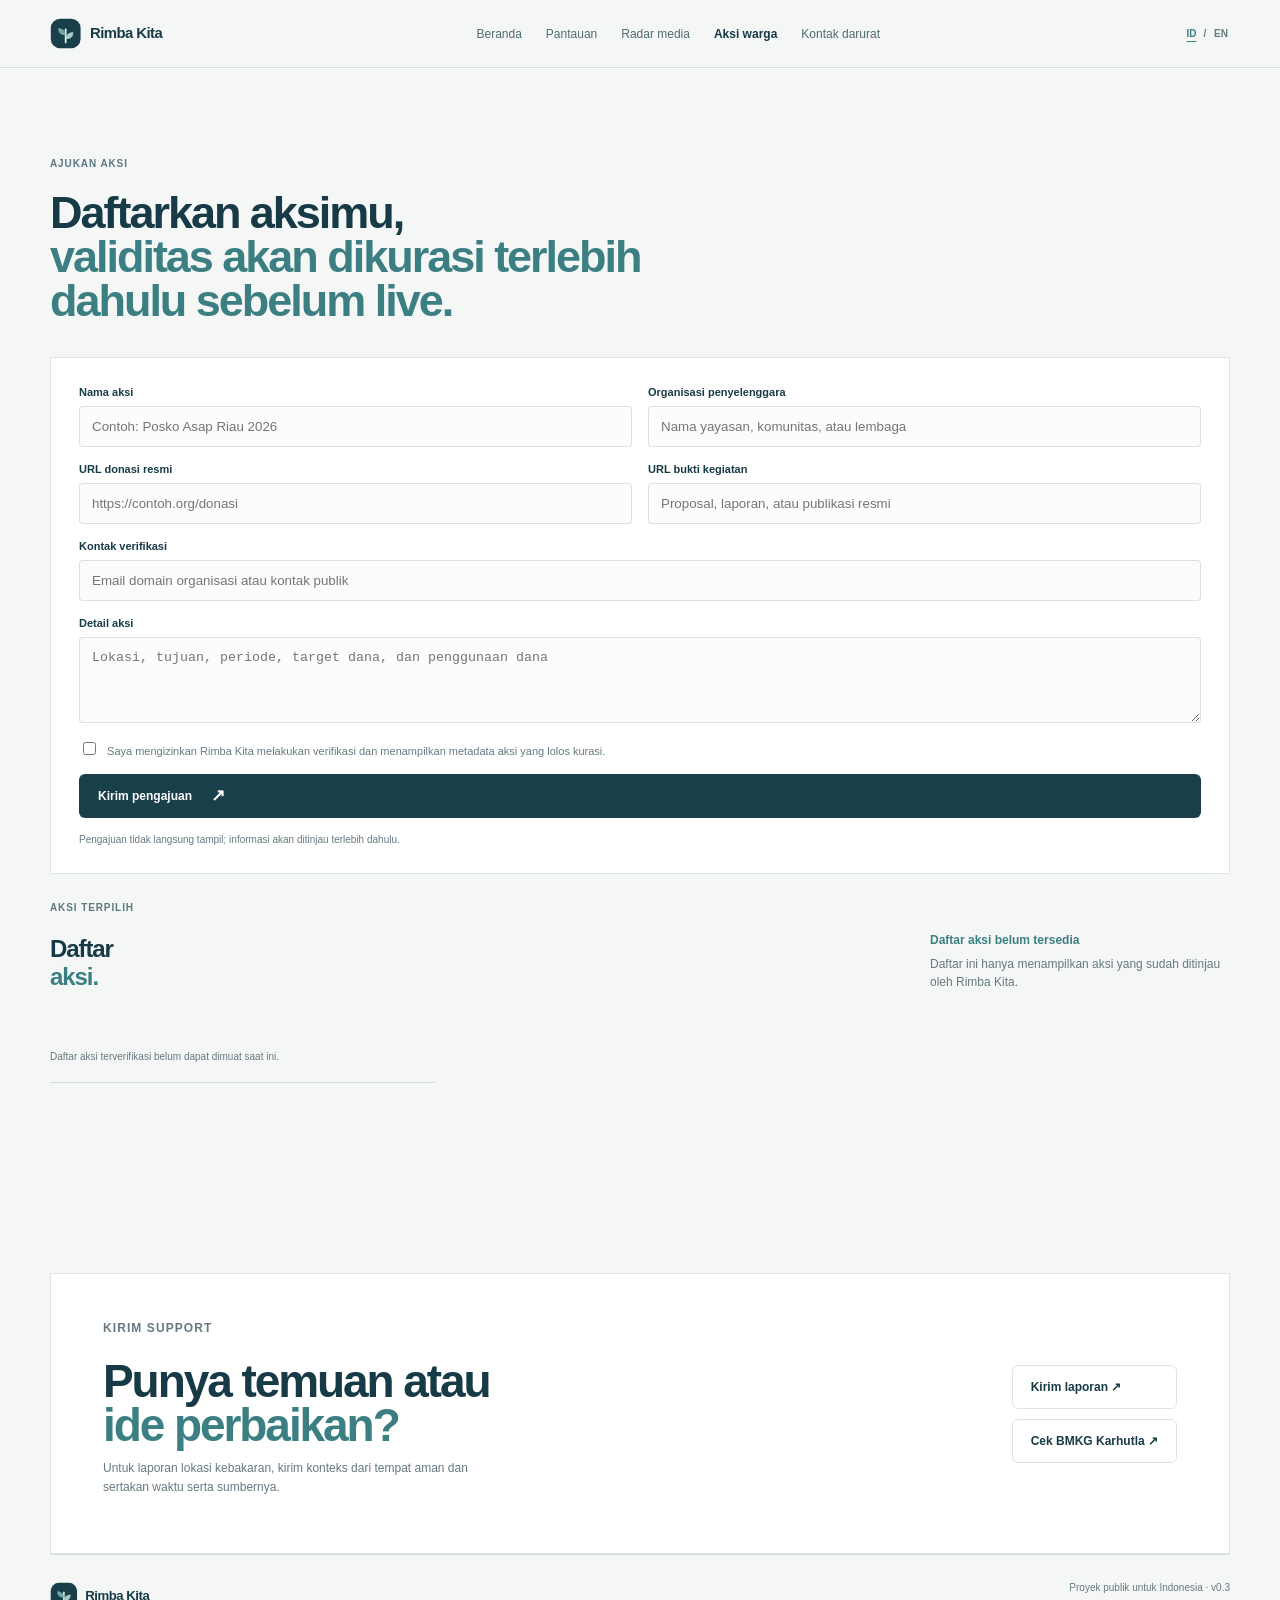
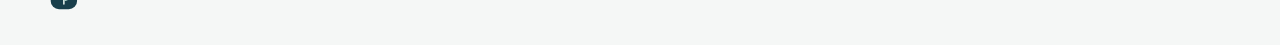
==== aksi.html @ 99f2db0c "Normalize news source domains" ====
<!doctype html><html lang="id"><head><meta charset="UTF-8" /><meta name="viewport" content="width=device-width, initial-scale=1.0" /><title>Aksi Warga — Rimba Kita</title><link rel="preconnect" href="https://fonts.googleapis.com" /><link rel="preconnect" href="https://fonts.gstatic.com" crossorigin /><link href="https://fonts.googleapis.com/css2?family=DM+Sans:wght@400;500;600;700&family=Space+Grotesk:wght@500;600;700&display=swap" rel="stylesheet" /><link rel="icon" href="assets/favicon.svg" type="image/svg+xml" /><link rel="stylesheet" href="styles.css" /></head><body><div class="noise"></div><header class="site-header"><a class="brand" href="index.html"><img class="brand-logo" src="assets/rimba-kita-logo.svg" alt="Rimba Kita" /></a><nav aria-label="Navigasi utama"><a href="index.html">Beranda</a><a href="pantauan.html">Pantauan</a><a href="udara.html">Kualitas udara</a><a href="berita.html">Radar media</a><a class="active" href="aksi.html">Aksi warga</a></nav><a class="header-button" href="#submit-aksi">Ajukan aksi</a></header><main><section class="page-intro shell"><p class="eyebrow">03 / AKSI WARGA</p><h1>Informasi adalah<br /><em>pertolongan pertama.</em></h1><p>Kita bisa membantu tanpa menambah risiko: lindungi diri, kirim laporan yang berguna, dan dukung kanal resmi.</p></section><section class="action-section shell action-page"><div class="action-panel"><div><p class="eyebrow">LANGKAH AMAN</p><h2>Mulai dari<br /><em>yang dekat.</em></h2><p class="action-intro">Jangan mendekati api atau asap untuk mengambil gambar. Keselamatan warga dan petugas adalah prioritas.</p></div><div class="action-list"><div class="action-item"><span>01</span><div><strong>Kurangi paparan asap</strong><p>Tutup jendela, gunakan masker yang sesuai, dan batasi aktivitas luar ruang saat udara memburuk.</p></div></div><div class="action-item"><span>02</span><div><strong>Laporkan dengan konteks</strong><p>Sertakan lokasi, waktu, foto dari tempat aman, dan jangan menyebarkan kabar tanpa sumber.</p></div></div><div class="action-item"><span>03</span><div><strong>Dukung respons lokal</strong><p>Hubungi kanal pemerintah daerah atau lembaga resmi. Jangan mengirim bantuan ke rekening yang tidak terverifikasi.</p></div></div></div></div></section><section class="submit-section shell" id="submit-aksi"><div class="submit-heading"><div><p class="eyebrow">AJUKAN AKSI</p><h2>Bagikan aksi<br /><em>yang bisa dipercaya.</em></h2></div></div><form class="action-form" id="action-form"><label>Nama aksi<input name="name" required placeholder="Contoh: Posko Asap Riau 2026" /></label><label>Organisasi penyelenggara<input name="organization" required placeholder="Nama yayasan, komunitas, atau lembaga" /></label><label>URL donasi resmi<input name="donation" required type="url" placeholder="https://contoh.org/donasi" /></label><label>URL bukti kegiatan<input name="evidence" required type="url" placeholder="Proposal, laporan, atau publikasi resmi" /></label><label>Kontak verifikasi<input name="contact" required placeholder="Email domain organisasi atau kontak publik" /></label><label>Detail aksi<textarea name="details" required rows="4" placeholder="Lokasi, tujuan, periode, target dana, dan penggunaan dana"></textarea></label><label class="consent"><input name="consent" type="checkbox" required /> Saya mengizinkan Rimba Kita melakukan verifikasi dan menampilkan metadata aksi yang lolos kurasi.</label><button class="button button-primary" type="submit">Kirim pengajuan <span>↗</span></button><p class="form-note" id="form-note">Pengajuan tidak langsung tampil; informasi akan ditinjau terlebih dahulu.</p></form></section><section class="verified-actions-section shell" id="verified-actions"><div class="verified-actions-heading"><div><p class="eyebrow">AKSI TERPILIH</p><h2>Dukungan yang<br /><em>sudah dicek.</em></h2></div><div><p class="verified-actions-status" id="verified-actions-status">Memuat aksi terverifikasi…</p><p class="verified-actions-copy">Daftar ini hanya menampilkan aksi yang sudah ditinjau oleh Rimba Kita.</p></div></div><div class="verified-actions-grid" id="verified-actions-grid"></div></section><section class="report-section shell" id="lapor"><div class="report-card"><div><p class="eyebrow">KIRIM SUPPORT</p><h2>Punya temuan atau<br /><em>ide perbaikan?</em></h2><p>Untuk laporan lokasi kebakaran, kirim konteks dari tempat aman dan sertakan waktu serta sumbernya.</p></div><div class="report-actions"><a class="button button-outline" href="https://github.com/andrianaria/rimba-waspada/issues/new/choose" target="_blank" rel="noreferrer">Kirim laporan ↗</a><a class="button button-outline" href="https://www.bmkg.go.id/cuaca/karhutla" target="_blank" rel="noreferrer">Cek BMKG Karhutla ↗</a></div></div></section></main><footer class="site-footer shell"><span><img class="footer-logo" src="assets/rimba-kita-logo.svg" alt="Rimba Kita" /></span><span>Proyek publik untuk Indonesia · v0.3</span><a href="index.html">Kembali ke beranda</a></footer><script src="app.js?v=20261016-news-fix-2"></script></body></html>
---- styles.css ----
:root{--ink:#102b27;--deep:#071c1a;--cream:#f5f2e9;--paper:#fbfaf6;--orange:#f47a39;--red:#e95748;--teal:#2aa795;--blue:#4b86a8;--line:rgba(16,43,39,.15);--muted:#64716d}*{box-sizing:border-box}html{scroll-behavior:smooth}body{margin:0;background:var(--cream);color:var(--ink);font-family:'DM Sans',sans-serif}.noise{position:fixed;inset:0;pointer-events:none;opacity:.035;z-index:10;background-image:url("data:image/svg+xml,%3Csvg viewBox='0 0 180 180' xmlns='http://www.w3.org/2000/svg'%3E%3Cfilter id='n'%3E%3CfeTurbulence type='fractalNoise' baseFrequency='.9' numOctaves='4' stitchTiles='stitch'/%3E%3C/filter%3E%3Crect width='100%25' height='100%25' filter='url(%23n)' opacity='.7'/%3E%3C/svg%3E")}.shell{width:min(1180px,calc(100% - 64px));margin-inline:auto}.site-header{height:78px;padding:0 max(32px,calc((100vw - 1180px)/2));display:flex;align-items:center;justify-content:space-between;background:var(--cream);border-bottom:1px solid var(--line);position:sticky;top:0;z-index:9}.brand{font-family:'Space Grotesk',sans-serif;text-decoration:none;color:var(--ink);font-size:18px;letter-spacing:-.03em;display:flex;align-items:center;gap:9px}.brand-mark{color:var(--orange);font-size:25px}.brand strong{font-weight:700}.site-header nav{display:flex;gap:31px}.site-header nav a,.text-link{color:var(--ink);text-decoration:none;font-size:13px;font-weight:600}.header-button{color:var(--cream);text-decoration:none;background:var(--ink);padding:11px 18px;border-radius:100px;font-size:12px;font-weight:700}.hero{display:grid;grid-template-columns:1.06fr .94fr;min-height:554px;padding-top:72px;gap:50px;align-items:center}.eyebrow{font-size:10px;letter-spacing:.15em;font-weight:700;color:var(--orange);margin:0 0 22px}.live-dot{display:inline-block;width:7px;height:7px;border-radius:50%;background:var(--teal);box-shadow:0 0 0 4px rgba(42,167,149,.15);margin-right:8px}.hero h1,.section-heading h2,.action-panel h2,.report-card h2,.method-copy h2{font:700 clamp(42px,5vw,74px)/.95 'Space Grotesk',sans-serif;letter-spacing:-.07em;margin:0}.hero h1 em,.section-heading h2 em,.action-panel h2 em,.report-card h2 em,.method-copy h2 em{color:var(--orange);font-style:normal}.hero-lede{font-size:17px;line-height:1.55;max-width:425px;color:#4d5d58;margin:26px 0}.hero-actions{display:flex;gap:25px;align-items:center}.button{display:inline-flex;align-items:center;gap:19px;padding:14px 18px;border-radius:100px;font-size:12px;font-weight:700;text-decoration:none;border:1px solid transparent}.button-primary{background:var(--orange);color:#fff}.button-primary span{font-size:17px;line-height:0}.button-outline{color:var(--ink);border-color:var(--line)}.text-link span{color:var(--orange);font-size:17px;margin-left:8px}.source-note{font-size:10px;color:var(--muted);margin-top:28px}.hero-art{height:405px;background:var(--deep);border-radius:2px;position:relative;overflow:hidden}.sun{width:165px;height:165px;border-radius:50%;background:var(--orange);position:absolute;right:20%;top:55px;filter:blur(.2px)}.mountain{position:absolute;bottom:-3px;width:0;height:0;border-left:220px solid transparent;border-right:220px solid transparent;border-bottom:310px solid #153e36}.mountain-back{left:-80px;transform:scale(1.35);border-bottom-color:#0d2e2b}.mountain-front{right:-105px;transform:scale(1.2);border-bottom-color:#205347}.smoke{position:absolute;background:rgba(242,240,225,.12);border-radius:50%;filter:blur(13px)}.smoke-one{width:140px;height:42px;top:82px;left:62px;transform:rotate(-20deg)}.smoke-two{width:185px;height:54px;top:126px;left:20px;transform:rotate(-35deg);opacity:.7}.smoke-three{width:120px;height:40px;top:169px;left:100px;transform:rotate(-18deg);opacity:.5}.hero-stat{position:absolute;left:28px;bottom:27px;color:#fff;z-index:2;display:flex;flex-direction:column;gap:3px}.hero-stat .stat-label{font-size:9px;letter-spacing:.15em;color:#b9cbc2}.hero-stat strong{font:600 25px 'Space Grotesk',sans-serif}.hero-stat span:last-child{font-size:11px;color:#b9cbc2}.stats{display:grid;grid-template-columns:repeat(4,1fr);border-top:1px solid var(--line);border-bottom:1px solid var(--line)}.stat-card{padding:26px 22px 28px;border-right:1px solid var(--line)}.stat-card:first-child{padding-left:0}.stat-card:last-child{border:0}.card-kicker{display:block;font-size:9px;letter-spacing:.13em;color:var(--muted);margin-bottom:13px}.stat-card strong{display:block;font:600 32px 'Space Grotesk',sans-serif;letter-spacing:-.05em}.stat-card>span:last-child{font-size:11px;color:var(--muted)}.accent-orange{color:var(--orange)}.accent-red{color:var(--red)}.accent-teal{color:var(--teal);font-size:26px!important}.accent-blue{color:var(--blue);font-size:26px!important}.map-section,.air-section,.action-section,.report-section,.method-section{padding-top:116px}.section-heading{display:flex;justify-content:space-between;align-items:end;margin-bottom:38px}.section-heading h2{font-size:54px}.section-sidecopy{max-width:280px;color:var(--muted);font-size:12px;line-height:1.5}.map-legend{display:flex;gap:14px;color:var(--ink);font-size:10px;margin-top:22px}.legend-dot{width:9px;height:9px;display:inline-block;border-radius:50%;margin-right:5px}.high{background:var(--red)}.medium{background:var(--orange)}.low{background:var(--teal)}.map-wrap{height:530px;position:relative;background:#d6e0d8}.map-wrap #map{height:100%;z-index:1}.map-overlay{position:absolute;top:18px;left:18px;z-index:2;display:flex;gap:8px}.overlay-chip{background:var(--deep);color:#fff;font-size:9px;letter-spacing:.1em;padding:9px 11px;border-radius:2px}.overlay-chip.muted{background:rgba(7,28,26,.73);color:#d4e0db}.pulse{width:7px;height:7px;display:inline-block;background:var(--teal);border-radius:50%;margin-right:6px;box-shadow:0 0 0 3px rgba(42,167,149,.25)}.map-note{position:absolute;bottom:16px;right:16px;z-index:2;background:rgba(251,250,246,.94);padding:16px;width:240px;font-size:11px;box-shadow:0 8px 25px rgba(0,0,0,.08)}.map-note strong{font-family:'Space Grotesk';font-size:12px}.map-note p{color:var(--muted);line-height:1.45;margin:7px 0 0}.leaflet-control-attribution{font-size:9px}.compact{align-items:center}.filter-row{display:flex;align-items:center;gap:12px;font-size:11px;color:var(--muted)}.filter-row input{border:0;border-bottom:1px solid var(--ink);background:transparent;padding:9px 2px;width:180px;color:var(--ink);outline:none}.air-grid{display:grid;grid-template-columns:repeat(4,1fr);gap:11px}.air-card{background:var(--paper);padding:20px 18px;min-height:194px;display:flex;flex-direction:column;justify-content:space-between;border:1px solid transparent}.air-card:hover{border-color:var(--orange)}.air-card-top{display:flex;justify-content:space-between;align-items:start}.city-name{font:600 17px 'Space Grotesk';letter-spacing:-.04em}.province{font-size:10px;color:var(--muted);margin-top:3px}.air-badge{font-size:9px;padding:5px 7px;border-radius:2px;font-weight:700}.air-badge.good{background:#d9f0e7;color:#19765e}.air-badge.moderate{background:#fff0c7;color:#9a6816}.air-badge.unhealthy{background:#ffd8ce;color:#a5382b}.aqi-row{display:flex;align-items:end;gap:10px}.aqi-number{font:600 47px/.9 'Space Grotesk';letter-spacing:-.08em}.aqi-label{font-size:10px;color:var(--muted);padding-bottom:4px}.pm{font-size:11px;color:var(--muted);border-top:1px solid var(--line);padding-top:11px}.data-disclaimer{border-bottom:1px solid var(--line);padding:20px 0;color:var(--muted);font-size:10px}.action-panel{display:grid;grid-template-columns:.9fr 1.1fr;background:var(--deep);color:#f4f1e7;padding:54px 60px;gap:70px}.action-panel h2{font-size:52px}.action-intro{color:#a8beb5;max-width:310px;line-height:1.5;font-size:13px;margin-top:25px}.action-list{border-top:1px solid rgba(255,255,255,.19)}.action-item{display:grid;grid-template-columns:42px 1fr;gap:20px;padding:20px 0;border-bottom:1px solid rgba(255,255,255,.19)}.action-item>span{font-size:10px;color:var(--orange)}.action-item strong{font-family:'Space Grotesk';font-size:16px}.action-item p{font-size:11px;line-height:1.45;color:#a8beb5;margin:7px 0 0}.report-card{display:flex;justify-content:space-between;align-items:center;border:1px solid var(--line);padding:45px 52px;background:#ede9dc}.report-card h2,.method-copy h2{font-size:46px}.report-card p,.method-copy p{font-size:12px;color:var(--muted);max-width:390px;line-height:1.55}.report-actions{display:flex;flex-direction:column;gap:10px}.method-section{display:grid;grid-template-columns:.8fr 1.2fr;gap:90px;padding-bottom:100px}.method-copy p{max-width:300px;margin-top:25px}.source-cards{display:grid;grid-template-columns:repeat(3,1fr);gap:12px;align-items:stretch}.source-cards a{padding:21px 17px;border-top:2px solid var(--teal);background:#e9e7dc;text-decoration:none;color:var(--ink);display:flex;flex-direction:column;gap:10px}.source-cards a:nth-child(2){border-color:var(--orange)}.source-cards a:nth-child(3){border-color:var(--blue)}.source-cards span{font-size:9px;letter-spacing:.11em;color:var(--muted)}.source-cards strong{font:600 15px 'Space Grotesk';line-height:1.1}.source-cards small{font-size:10px;color:var(--muted);margin-top:auto}.site-footer{border-top:1px solid var(--line);padding:27px 0 35px;display:flex;justify-content:space-between;font-size:10px;color:var(--muted)}.site-footer span:first-child{font-family:'Space Grotesk';color:var(--ink);font-weight:600}.site-footer a{color:var(--ink)}@media(max-width:800px){.shell{width:min(100% - 36px,600px)}.site-header{padding:0 18px}.site-header nav{display:none}.header-button{font-size:10px;padding:10px 13px}.hero{grid-template-columns:1fr;padding-top:55px;gap:35px}.hero-art{height:300px}.stats{grid-template-columns:repeat(2,1fr)}.stat-card{padding:20px 12px;border-bottom:1px solid var(--line)}.stat-card:first-child{padding-left:12px}.section-heading,.action-panel,.report-card,.method-section{display:block}.section-heading h2,.action-panel h2,.report-card h2,.method-copy h2{font-size:40px}.section-sidecopy{margin-top:28px}.map-wrap{height:430px}.compact .filter-row{margin-top:25px}.air-grid{grid-template-columns:repeat(2,1fr)}.action-panel{padding:36px 25px}.action-list{margin-top:40px}.report-card{padding:30px 24px}.report-actions{margin-top:25px;align-items:start}.method-section{padding-bottom:65px}.source-cards{margin-top:35px}.site-footer{display:grid;gap:10px}}@media(max-width:460px){.hero h1{font-size:43px}.air-grid{grid-template-columns:1fr}.hero-actions{align-items:start;flex-direction:column;gap:18px}.source-cards{grid-template-columns:1fr 1fr}.source-cards a:last-child{grid-column:span 2}}
 .site-header nav a.active{color:var(--orange)}.page-intro{padding-top:82px}.page-intro h1{font:700 clamp(48px,6vw,78px)/.94 'Space Grotesk',sans-serif;letter-spacing:-.07em;margin:0}.page-intro h1 em{font-style:normal;color:var(--orange)}.page-intro>p:not(.eyebrow){max-width:530px;color:var(--muted);font-size:15px;line-height:1.55;margin:24px 0}.data-status{display:inline-block;padding:9px 12px;background:#e6eee8;color:var(--teal);font-size:10px;font-weight:700;letter-spacing:.08em;text-transform:uppercase}.data-status:not(.live-status){color:var(--orange);background:#fff0df}.home-grid{display:grid;grid-template-columns:repeat(3,1fr);gap:12px;padding-top:70px}.feature-card{min-height:325px;color:var(--ink);text-decoration:none;padding:27px;position:relative;display:flex;flex-direction:column;justify-content:space-between;overflow:hidden}.feature-card .eyebrow{margin:0 0 12px}.feature-card h2{font:600 35px/.96 'Space Grotesk';letter-spacing:-.06em;margin:0}.feature-card h2 em{font-style:normal;color:var(--orange)}.feature-card p:not(.eyebrow){font-size:12px;line-height:1.45;max-width:200px;color:var(--muted)}.feature-map{background:#dce9df}.feature-air{background:#f0e6d7}.feature-action{background:#d9e6e4}.feature-card .card-index{font-size:10px;color:var(--muted)}.card-arrow{align-self:flex-end;width:35px;height:35px;border:1px solid var(--line);border-radius:50%;display:grid;place-items:center;font-size:18px}.quote-section{padding:105px 0 110px;text-align:center}.quote-section p{font:500 clamp(26px,3.2vw,42px)/1.1 'Space Grotesk';letter-spacing:-.05em;max-width:750px;margin:0 auto 25px}.quote-section span{font-size:9px;letter-spacing:.15em;color:var(--orange);font-weight:700}.map-page{padding-top:48px}.map-footer{display:grid;grid-template-columns:1fr 1fr auto;gap:16px;align-items:center;border-bottom:1px solid var(--line);padding:16px 0;font-size:10px;color:var(--muted)}.map-footer a{color:var(--ink);font-weight:700}.map-footer .legend-dot{margin-right:7px}.source-strip{margin-top:90px;margin-bottom:100px;display:flex;justify-content:space-between;align-items:center;background:#e9e7dc;padding:27px 30px}.source-strip>div{max-width:630px}.source-strip .eyebrow{display:inline-block;margin:0 16px 8px 0}.source-strip strong{font:600 20px 'Space Grotesk'}.source-strip p{font-size:11px;color:var(--muted);line-height:1.45;margin:8px 0 0}.source-strip .button{flex:none}.card-time{font-size:9px;color:var(--muted);margin-top:7px}.air-card{min-height:220px}.air-page{padding-top:52px}.action-page{padding-top:50px}.report-section{padding-top:90px}.method-section{padding-top:90px}@media(max-width:800px){.home-grid{grid-template-columns:1fr}.feature-card{min-height:220px}.page-intro{padding-top:55px}.map-footer{grid-template-columns:1fr}.source-strip{display:block;margin-top:55px;margin-bottom:65px}.source-strip .button{margin-top:18px}.site-header nav{gap:12px}.site-header nav a{font-size:10px}}
 .news-section{padding-top:52px}.news-filters{display:flex;gap:8px;margin:-14px 0 25px;flex-wrap:wrap}.filter-button{font:600 10px 'DM Sans';letter-spacing:.08em;background:transparent;border:1px solid var(--line);color:var(--muted);padding:9px 13px;cursor:pointer}.filter-button.active,.filter-button:hover{background:var(--ink);color:var(--cream);border-color:var(--ink)}.news-grid{display:grid;grid-template-columns:repeat(3,1fr);gap:12px}.news-card{min-height:220px;background:var(--paper);padding:20px;text-decoration:none;color:var(--ink);border-top:2px solid var(--teal);display:flex;flex-direction:column;transition:transform .2s ease,border-color .2s ease}.news-card:nth-child(3n+2){border-color:var(--orange)}.news-card:nth-child(3n){border-color:var(--blue)}.news-card:hover{transform:translateY(-3px);border-color:var(--ink)}.news-card-top,.news-card-bottom{display:flex;justify-content:space-between;gap:10px;align-items:center}.news-source{font-size:10px;font-weight:700;letter-spacing:.1em;color:var(--orange)}.news-date,.news-card-bottom{font-size:9px;color:var(--muted)}.news-card h3{font:600 20px/1.05 'Space Grotesk';letter-spacing:-.04em;margin:22px 0}.news-card-bottom{margin-top:auto;padding-top:13px;border-top:1px solid var(--line)}.news-card-bottom strong{color:var(--ink)}@media(max-width:800px){.news-grid{grid-template-columns:1fr 1fr}}@media(max-width:460px){.news-grid{grid-template-columns:1fr}}
/* RimbaKita earth palette */
:root{--ink:#153d43;--deep:#123b43;--cream:#eef4f0;--paper:#f9fbf8;--orange:#6d9a8e;--red:#6c8fa7;--teal:#4f8f89;--blue:#6e91a5;--line:rgba(21,61,67,.16);--muted:#607578}
.sun{background:#9bb8b0}.mountain{border-bottom-color:#27606a}.mountain-back{border-bottom-color:#1c4b58}.mountain-front{border-bottom-color:#387b79}.feature-map{background:#d8e8e3}.feature-air{background:#dce9ef}.feature-action{background:#d6e4e5}.source-cards a{background:#e3eeeb}.report-card{background:#e1eceb}.button-primary{background:var(--teal)}.brand-mark,.eyebrow,.text-link span,.hero h1 em,.section-heading h2 em,.action-panel h2 em,.report-card h2 em,.method-copy h2 em,.feature-card h2 em{color:var(--teal)}.data-status{background:#deeee9;color:#3e7e79}.data-status:not(.live-status){color:#5b8191;background:#e1edf2}.high{background:var(--red)}.medium{background:#88a99b}.low{background:var(--teal)}.source-cards a:nth-child(2){border-color:#88a99b}.source-cards a:nth-child(3){border-color:var(--blue)}
.professional-reset{display:block}
.home-air-copy{max-width:560px;margin:16px 0 0;color:var(--muted);font-size:12px;line-height:1.5}
/* Calm, product-style visual system */
:root{--ink:#173b46;--deep:#193f4b;--cream:#f5f7f6;--paper:#ffffff;--orange:#3c7f82;--red:#647f90;--teal:#3c7f82;--blue:#5f8292;--line:rgba(23,59,70,.14);--muted:#667980}
body{font-family:-apple-system,BlinkMacSystemFont,"Segoe UI",Inter,Arial,sans-serif;background:var(--cream);color:var(--ink)}
.noise{display:none}.brand-mark{display:none}.brand{font-family:inherit;font-weight:600;font-size:16px;letter-spacing:-.02em}.brand strong{font-weight:750}.site-header{height:68px;background:rgba(245,247,246,.96)}.site-header nav{gap:24px}.site-header nav a,.text-link{font-size:12px;font-weight:500;color:#526b73}.site-header nav a.active{color:var(--ink);font-weight:650}.header-button,.button{border-radius:6px}.header-button{background:var(--deep);padding:10px 15px;font-weight:600}.button-primary{background:var(--deep);color:#fff}.button-outline{background:transparent;border-color:var(--line)}
.eyebrow{font-size:10px;letter-spacing:.09em;color:#5c7880;font-weight:650}.hero h1,.section-heading h2,.action-panel h2,.report-card h2,.method-copy h2,.page-intro h1{font-family:inherit;letter-spacing:-.045em;font-weight:700}.hero h1 em,.section-heading h2 em,.action-panel h2 em,.report-card h2 em,.method-copy h2 em,.feature-card h2 em{color:var(--teal)}
.hero-art{background:#dce9e8}.sun{display:none}.smoke{display:none}.mountain{border-bottom-color:#a5c2be}.mountain-back{border-bottom-color:#c4d8d5}.mountain-front{border-bottom-color:#83aaa6}.hero-stat{color:var(--ink)}.hero-stat .stat-label,.hero-stat span:last-child{color:#5f7779}
.feature-card{background:#fff;border:1px solid var(--line);min-height:285px}.feature-map,.feature-air,.feature-action{background:#fff}.feature-card h2{font-family:inherit;font-size:30px;letter-spacing:-.04em}.feature-card .card-index{color:#7a8d91}.card-arrow{border-radius:6px}
.page-intro h1{font-size:clamp(44px,5.5vw,68px)}.map-note,.source-strip,.report-card{background:#fff;border:1px solid var(--line);box-shadow:none}.source-strip{padding:25px 28px}.source-strip .eyebrow{display:block;margin:0 0 9px}.source-strip strong{display:block;font-family:inherit;font-size:18px;letter-spacing:-.02em}.source-strip p{max-width:620px}.source-cards a{background:#fff;border:1px solid var(--line);border-top:3px solid var(--teal)}
.news-card,.air-card{background:#fff;border:1px solid var(--line);border-top:1px solid var(--line);box-shadow:none}.news-card:hover,.air-card:hover{border-color:var(--teal);transform:none}.filter-button{border-radius:4px}.data-status{border:1px solid rgba(60,127,130,.22);background:#edf5f3!important;color:#3c7073!important}.action-panel{background:var(--deep)}
.quote-section{padding-top:80px}.quote-section p{font-family:inherit;font-weight:600;letter-spacing:-.035em}.site-footer{font-family:inherit}
.media-gallery-section{padding:80px 0 100px}.media-gallery-grid{display:grid;grid-template-columns:repeat(4,1fr);gap:12px}.media-gallery-card{display:flex;flex-direction:column;min-height:340px;color:var(--ink);text-decoration:none;background:#fff;border:1px solid var(--line);overflow:hidden}.media-gallery-card:hover{border-color:var(--teal)}.media-gallery-image{aspect-ratio:4/3;background:linear-gradient(135deg,#dcebe6,#8fb4ae);display:grid;place-items:center;overflow:hidden}.media-gallery-image img{width:100%;height:100%;object-fit:cover;display:block;transition:transform .25s ease}.media-gallery-card:hover .media-gallery-image img{transform:scale(1.03)}.media-gallery-no-image{padding:20px;color:#fff;font-size:10px;font-weight:700;letter-spacing:.08em;text-transform:uppercase;text-align:center}.media-gallery-content{display:flex;flex:1;flex-direction:column;gap:10px;padding:16px}.media-gallery-meta{display:flex;justify-content:space-between;gap:10px;color:var(--muted);font-size:9px}.media-gallery-source{color:var(--teal);font-weight:700;letter-spacing:.1em;text-transform:uppercase}.media-gallery-card h3{font:600 18px/1.08 inherit;letter-spacing:-.035em;margin:8px 0 0}.media-gallery-link{margin-top:auto;padding-top:12px;border-top:1px solid var(--line);font-size:10px;font-weight:700;color:var(--ink)}
.aqi-map-section{padding-top:96px}.aqi-map-wrap #aqi-map{height:100%;z-index:1}.aqi-map-footer{grid-template-columns:repeat(4,1fr)}.map-error{color:var(--red)!important}
.aqi-dual{display:grid;grid-template-columns:1fr 1fr;gap:10px;margin-top:10px}.aqi-source-card{display:flex;align-items:end;gap:7px}.aqi-source-card.sensor{border-left:1px solid var(--line);padding-left:10px}.aqi-source-card .aqi-number{font-size:34px}.aqi-source-card .aqi-label{font-size:8px;line-height:1.15}.aqi-source-labels{display:grid;grid-template-columns:1fr 1fr;gap:10px;font-size:8px;color:var(--muted);line-height:1.25}.aqi-source-labels span:last-child{border-left:1px solid var(--line);padding-left:10px}
.map-toggle{border:0;cursor:pointer;font:inherit}.map-toggle:hover{background:var(--teal)}

/* Keep the first content block visually connected to the navigation. */
.hero{min-height:470px;padding-top:32px}
.page-intro{padding-top:48px}
.hero-art{isolation:isolate;background:#30130d}
.hero-photo{position:absolute;inset:0;width:100%;height:100%;object-fit:cover;object-position:center;filter:saturate(.92) contrast(1.04)}
.hero-photo-overlay{position:absolute;inset:0;background:linear-gradient(90deg,rgba(12,25,24,.28),rgba(12,25,24,.04) 58%,rgba(12,25,24,.34))}
.hero-art .hero-stat{color:#fff;text-shadow:0 1px 14px rgba(0,0,0,.4)}
.hero-art .hero-stat .stat-label,.hero-art .hero-stat span:last-child{color:#f4eee3}
body:has(#city-grid) .page-intro{display:none}
.air-loading{grid-column:1/-1;min-height:150px;display:grid;place-items:center;border:1px solid var(--line);background:#fff;color:var(--muted);font-size:13px;text-align:center;padding:24px}
.map-note{width:min(300px,calc(100% - 32px))}
.news-ticker{display:flex;align-items:center;gap:18px;min-height:44px;border-top:1px solid var(--line);border-bottom:1px solid var(--line);overflow:hidden}
.news-ticker-label{flex:none;color:var(--teal);font-size:10px;font-weight:700;letter-spacing:.1em}
.news-ticker-window{min-width:0;flex:1;overflow:hidden;mask-image:linear-gradient(90deg,transparent,#000 4%,#000 96%,transparent)}
.news-ticker-track{display:flex;align-items:center;width:max-content;animation:news-ticker-scroll 52s linear infinite}
.news-ticker-track:hover{animation-play-state:paused}
.news-ticker-track a{display:inline-flex;align-items:center;gap:9px;color:var(--ink);font-size:11px;text-decoration:none;white-space:nowrap}
.news-ticker-track a strong{color:var(--teal);font-size:10px;letter-spacing:.06em}
.news-ticker-track i{font-style:normal;color:var(--line);padding:0 16px}
.news-ticker-link{flex:none;color:var(--ink);font-size:10px;font-weight:700;text-decoration:none}
.news-summary{font-size:11px;line-height:1.45;color:var(--muted);margin:0 0 16px}
@keyframes news-ticker-scroll{from{transform:translateX(0)}to{transform:translateX(-50%)}}
@media(max-width:800px){.news-ticker{gap:10px}.news-ticker-label{font-size:9px}.news-ticker-link{font-size:9px}.news-ticker-track a{font-size:10px}}
.submit-section,.validation-section{padding-top:90px}.submit-heading{display:grid;grid-template-columns:1fr .8fr;gap:60px;align-items:end;margin-bottom:34px}.submit-heading h2,.validation-section h2{font:700 45px/.98 inherit;letter-spacing:-.045em;margin:0}.submit-heading h2 em,.validation-section h2 em{font-style:normal;color:var(--teal)}.submit-heading>p{font-size:12px;line-height:1.5;color:var(--muted);max-width:300px}.action-form{display:grid;grid-template-columns:1fr 1fr;gap:16px;border:1px solid var(--line);background:#fff;padding:28px}.action-form label{display:flex;flex-direction:column;gap:8px;font-size:11px;font-weight:650;color:var(--ink)}.action-form input:not([type=checkbox]),.action-form textarea{font:400 13px inherit;border:1px solid var(--line);background:#fbfcfb;color:var(--ink);padding:12px;border-radius:4px;outline:none}.action-form input:focus,.action-form textarea:focus{border-color:var(--teal);box-shadow:0 0 0 3px rgba(60,127,130,.1)}.action-form textarea{resize:vertical}.action-form label:nth-child(5),.action-form label:nth-child(6),.action-form .consent,.action-form button,.action-form .form-note{grid-column:1/-1}.action-form .consent{display:block;font-weight:500;color:var(--muted)}.action-form input[type=checkbox]{margin-right:8px;accent-color:var(--teal)}.form-note{font-size:10px;color:var(--muted);margin:0}.validation-section{display:grid;grid-template-columns:.8fr 1.2fr;gap:75px;padding-bottom:90px}.validation-section .method-copy p{max-width:320px}.validation-grid{display:grid;grid-template-columns:1fr 1fr;gap:1px;background:var(--line);border:1px solid var(--line)}.validation-grid article{background:#fff;padding:20px}.validation-grid article>span{display:block;color:var(--teal);font-size:10px;margin-bottom:17px}.validation-grid strong{font:600 16px inherit}.validation-grid p{font-size:11px;line-height:1.5;color:var(--muted);margin:8px 0 0}@media(max-width:800px){.submit-heading,.validation-section{display:block}.submit-heading>p{margin-top:24px}.action-form{grid-template-columns:1fr}.action-form label:nth-child(5),.action-form label:nth-child(6),.action-form .consent,.action-form button,.action-form .form-note{grid-column:auto}.validation-grid{margin-top:35px}}@media(max-width:460px){.action-form{padding:18px}}
.submit-heading h2,.validation-section h2{font-family:inherit;font-size:45px;line-height:.98;font-weight:700;letter-spacing:-.045em;margin:0}
.brand-logo{display:block;width:138px;height:auto}.footer-logo{display:block;width:122px;height:auto}
.verified-actions-section{padding-top:90px;padding-bottom:90px}.verified-actions-heading{display:flex;justify-content:space-between;align-items:end;gap:60px;margin-bottom:30px}.verified-actions-heading h2{font:700 45px/.98 inherit;letter-spacing:-.045em;margin:0}.verified-actions-heading h2 em{font-style:normal;color:var(--teal)}.verified-actions-copy,.verified-actions-status{font-size:12px;line-height:1.5;color:var(--muted);max-width:300px}.verified-actions-status{font-weight:700;color:var(--teal);margin:0 0 6px}.verified-actions-copy{margin:0}.verified-actions-grid{display:grid;grid-template-columns:repeat(3,1fr);gap:12px}.verified-action-card{background:#fff;border:1px solid var(--line);padding:22px;min-height:190px}.verified-action-top{display:flex;justify-content:space-between;gap:12px;align-items:center}.verified-action-top .eyebrow{margin:0;color:var(--teal)}.verified-action-date{font-size:10px;color:var(--muted)}.verified-action-card h3{font:600 22px/1.05 inherit;letter-spacing:-.035em;margin:23px 0 5px}.verified-action-org{font-size:11px;color:var(--muted);margin:0}.verified-action-links{display:flex;flex-direction:column;gap:8px;margin-top:22px;padding-top:13px;border-top:1px solid var(--line)}.verified-action-links a{font-size:11px;font-weight:650;color:var(--ink);text-decoration:none}.verified-action-links a:hover{color:var(--teal)}.verified-action-links span{color:var(--teal);margin-left:4px}@media(max-width:800px){.verified-actions-heading{display:block}.verified-actions-copy{margin-top:18px}.verified-actions-grid{grid-template-columns:1fr 1fr}}@media(max-width:460px){.verified-actions-grid{grid-template-columns:1fr}}
@media(max-width:800px){.media-gallery-grid{grid-template-columns:repeat(2,1fr)}.media-gallery-section{padding-top:55px}}
@media(max-width:460px){.media-gallery-grid{grid-template-columns:1fr}}
.news-grid{display:flex;flex-direction:column;gap:0;border-top:1px solid var(--line)}.news-card{min-height:0;display:grid;grid-template-columns:112px minmax(240px,1.15fr) minmax(180px,.8fr) 150px;grid-template-areas:'meta title summary action';align-items:center;gap:24px;padding:20px 0;border:0;border-bottom:1px solid var(--line);background:transparent}.news-card:hover{background:rgba(255,255,255,.38);border-color:var(--line);transform:none}.news-card-top{grid-area:meta;display:flex;flex-direction:column;align-items:flex-start;gap:7px}.news-card h3{grid-area:title;margin:0;font-size:18px;line-height:1.12}.news-summary{grid-area:summary;margin:0;font-size:11px;line-height:1.45}.news-card-bottom{grid-area:action;margin:0;padding:0;border:0;justify-content:flex-end}.news-card-bottom span{display:none}.news-card-bottom strong{white-space:nowrap}@media(max-width:900px){.news-card{grid-template-columns:100px minmax(0,1fr) 120px;grid-template-areas:'meta title action' 'meta summary summary';gap:12px 20px}}@media(max-width:560px){.news-card{display:flex;flex-direction:column;align-items:flex-start;gap:10px;padding:18px 0}.news-card-bottom{width:100%;justify-content:flex-start}.news-card h3{font-size:19px}}
.map-toggle{border:0;cursor:pointer;font:700 9px 'DM Sans';letter-spacing:.1em}.map-note.is-hidden{display:none}.leaflet-control-zoom{margin-top:18px!important;margin-right:18px!important}.leaflet-control-zoom a{width:34px!important;height:34px!important;line-height:34px!important;font-size:20px!important;color:var(--ink)!important;background:#fff!important}
.page-intro>.eyebrow{display:none}.data-guide-grid{display:grid;grid-template-columns:repeat(3,1fr);gap:18px;margin-top:18px}.data-guide-grid b{font:600 15px 'Space Grotesk';color:var(--ink)}.data-guide-grid p{margin:6px 0 0!important;font-size:11px!important;line-height:1.5;color:var(--muted)}@media(max-width:800px){.data-guide-grid{grid-template-columns:1fr}}
.language-switcher{display:inline-flex;align-items:center;gap:5px;margin-left:16px;color:var(--muted);font-size:10px;letter-spacing:.08em;font-weight:700}.language-switcher button{border:0;background:transparent;color:inherit;padding:4px 2px;cursor:pointer;font:inherit}.language-switcher button.active{color:var(--teal);text-decoration:underline;text-underline-offset:4px}.home-aqi-section{padding:80px 0 96px}.home-aqi-grid{display:grid;grid-template-columns:repeat(5,1fr);gap:10px;margin-top:28px}.home-aqi-card{min-height:205px;padding:18px;background:var(--paper);border-top:3px solid var(--teal);display:flex;flex-direction:column}.home-aqi-card:nth-child(2n){border-color:var(--orange)}.home-aqi-rank{font-size:10px;color:var(--muted);letter-spacing:.1em}.home-aqi-main{display:flex;justify-content:space-between;gap:8px;align-items:flex-start;margin-top:24px}.home-aqi-main strong{display:block;font:600 20px/1 'Space Grotesk';letter-spacing:-.04em}.home-aqi-main span:not(.air-badge){display:block;margin-top:5px;color:var(--muted);font-size:10px}.home-aqi-value{display:flex;align-items:flex-end;gap:8px;margin-top:auto}.home-aqi-value b{font:600 43px/.9 'Space Grotesk';letter-spacing:-.08em}.home-aqi-value span{font-size:9px;color:var(--muted);line-height:1.25}.home-aqi-time{border-top:1px solid var(--line);padding-top:10px;margin-top:14px;color:var(--muted);font-size:9px}.home-aqi-empty{grid-column:1/-1;padding:24px;border:1px solid var(--line);background:rgba(255,255,255,.5)}.home-aqi-empty strong{font:600 20px 'Space Grotesk'}.home-aqi-empty p{max-width:680px;color:var(--muted);font-size:12px;line-height:1.5;margin:8px 0 16px}.home-aqi-empty .text-link{display:inline-flex}@media(max-width:900px){.home-aqi-grid{grid-template-columns:repeat(2,1fr)}}@media(max-width:800px){.language-switcher{margin-left:auto;margin-right:10px}.home-aqi-section{padding:55px 0 70px}.home-aqi-grid{grid-template-columns:1fr 1fr}}@media(max-width:460px){.home-aqi-grid{grid-template-columns:1fr}.home-aqi-card{min-height:180px}}
.media-gallery-image{position:relative}.media-gallery-fallback-label{position:absolute;left:10px;bottom:10px;padding:5px 7px;background:rgba(16,43,39,.78);color:#fff;font-size:9px;font-weight:700;letter-spacing:.08em;text-transform:uppercase}
.page-intro:has(+ .news-section){display:none}.news-section{padding-top:58px}
.verified-actions-section{padding-top:28px}
.aqi-info-button{display:inline-grid;place-items:center;width:22px;height:22px;margin-left:9px;border:1px solid var(--teal);border-radius:50%;background:transparent;color:var(--teal);font:700 13px 'DM Sans';vertical-align:middle;cursor:pointer}.aqi-info-button:hover{background:var(--teal);color:#fff}.aqi-info-panel{position:relative;margin-top:18px;padding:22px 48px 18px 22px;background:#e5efed;border:1px solid #bfd8d3;color:var(--ink);font-size:12px;line-height:1.5}.aqi-info-panel strong{font:600 17px 'Space Grotesk'}.aqi-info-panel p{max-width:760px;margin:9px 0 0;color:var(--muted)}.aqi-info-panel b{color:var(--ink)}.aqi-info-close{position:absolute;top:12px;right:14px;border:0;background:transparent;color:var(--muted);font-size:22px;line-height:1;cursor:pointer}
.emergency-section{padding:55px 0 100px}.emergency-grid{display:grid;grid-template-columns:repeat(4,1fr);gap:12px}.emergency-card{display:flex;flex-direction:column;min-height:270px;padding:24px;background:#fff;border:1px solid var(--line);color:var(--ink);text-decoration:none}.emergency-card:hover{border-color:var(--teal)}.emergency-primary{background:var(--deep);color:#fff}.emergency-number{font:700 48px/.9 'Space Grotesk';letter-spacing:-.08em;color:var(--teal);margin-bottom:25px}.emergency-primary .emergency-number{color:#c7e2dc}.emergency-card strong{font:600 18px 'Space Grotesk'}.emergency-card p{font-size:11px;line-height:1.5;color:var(--muted);margin:9px 0 0}.emergency-primary p{color:#c1d0cc}.emergency-action{margin-top:auto;padding-top:18px;border-top:1px solid var(--line);font-size:10px;font-weight:700}.emergency-primary .emergency-action{border-color:rgba(255,255,255,.2)}.regional-emergency{margin-top:35px;padding:28px;background:#e5efed;border:1px solid #bfd8d3}.regional-emergency h2{font:600 24px 'Space Grotesk';margin:0}.regional-emergency p{max-width:650px;color:var(--muted);font-size:12px;line-height:1.5}.regional-emergency a{color:var(--ink);font-size:11px;font-weight:700}@media(max-width:800px){.emergency-grid{grid-template-columns:1fr 1fr}}@media(max-width:460px){.emergency-grid{grid-template-columns:1fr}.emergency-card{min-height:220px}}
.mobile-menu-button{display:none;border:1px solid var(--line);background:transparent;color:var(--ink);width:38px;height:36px;border-radius:6px;padding:8px;cursor:pointer;align-items:center;justify-content:center;flex-direction:column;gap:4px}.mobile-menu-button span{display:block;width:18px;height:2px;background:currentColor;transition:transform .2s ease,opacity .2s ease}.site-header.menu-open .mobile-menu-button span:nth-child(1){transform:translateY(6px) rotate(45deg)}.site-header.menu-open .mobile-menu-button span:nth-child(2){opacity:0}.site-header.menu-open .mobile-menu-button span:nth-child(3){transform:translateY(-6px) rotate(-45deg)}
@media(max-width:800px){.site-header{position:sticky;display:flex;gap:10px}.mobile-menu-button{display:inline-flex;margin-left:auto;order:3}.site-header .language-switcher{order:2;margin-left:auto;margin-right:0}.site-header .header-button{order:4}.site-header nav{display:flex;position:absolute;top:68px;left:18px;right:18px;z-index:20;visibility:hidden;opacity:0;transform:translateY(-8px);pointer-events:none;flex-direction:column;gap:0;padding:8px;background:var(--paper);border:1px solid var(--line);box-shadow:0 12px 26px rgba(23,59,70,.12);transition:opacity .2s ease,transform .2s ease,visibility .2s ease}.site-header.menu-open nav{visibility:visible;opacity:1;transform:translateY(0);pointer-events:auto}.site-header.menu-open nav a{display:block;padding:13px 12px;border-bottom:1px solid var(--line);font-size:12px}.site-header.menu-open nav a:last-child{border-bottom:0}}
@media(max-width:460px){.site-header .header-button{font-size:9px;padding:8px 9px}.site-header .language-switcher{font-size:9px}.mobile-menu-button{width:34px;height:34px}}
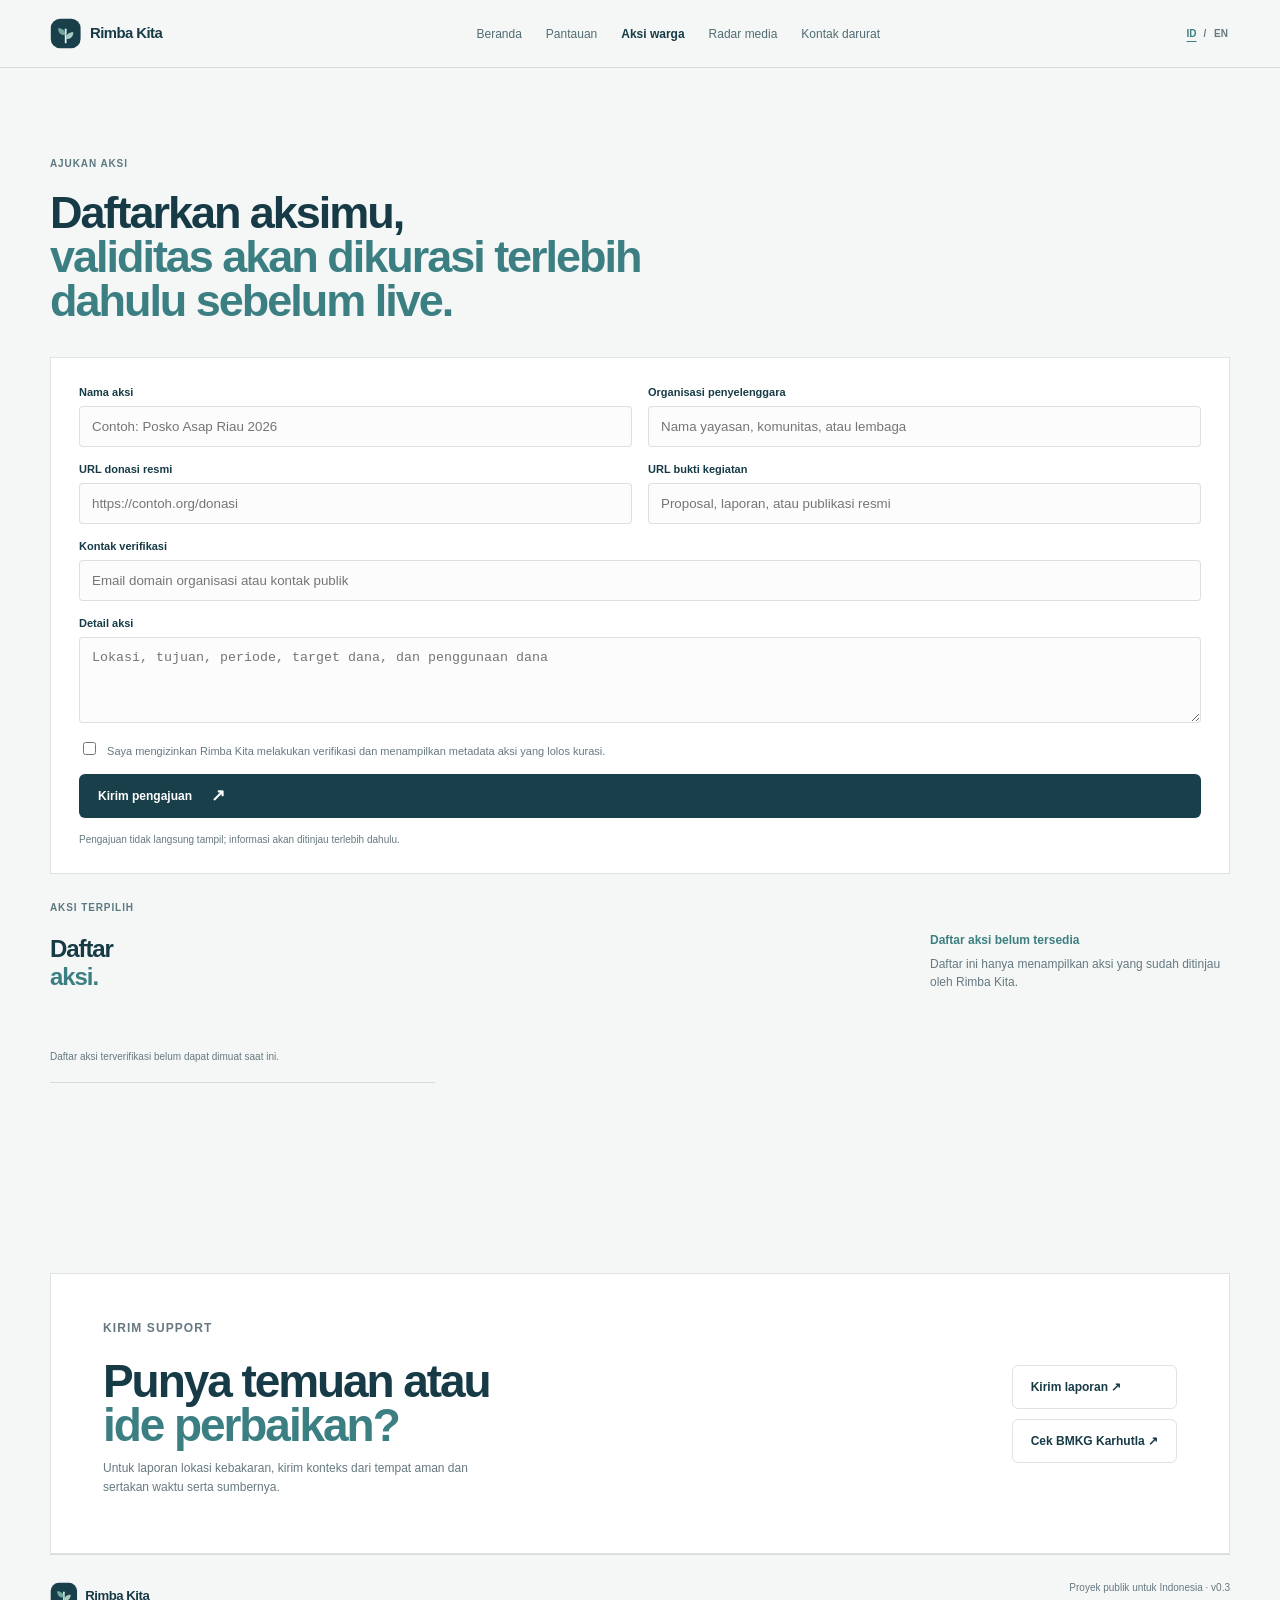
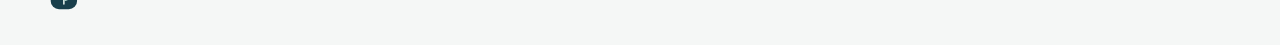
==== commit 52dac512: "Bust stale frontend asset cache" ====
--- a/aksi.html
+++ b/aksi.html
@@ -1 +1 @@
-<!doctype html><html lang="id"><head><meta charset="UTF-8" /><meta name="viewport" content="width=device-width, initial-scale=1.0" /><title>Aksi Warga — Rimba Kita</title><link rel="preconnect" href="https://fonts.googleapis.com" /><link rel="preconnect" href="https://fonts.gstatic.com" crossorigin /><link href="https://fonts.googleapis.com/css2?family=DM+Sans:wght@400;500;600;700&family=Space+Grotesk:wght@500;600;700&display=swap" rel="stylesheet" /><link rel="icon" href="assets/favicon.svg" type="image/svg+xml" /><link rel="stylesheet" href="styles.css" /></head><body><div class="noise"></div><header class="site-header"><a class="brand" href="index.html"><img class="brand-logo" src="assets/rimba-kita-logo.svg" alt="Rimba Kita" /></a><nav aria-label="Navigasi utama"><a href="index.html">Beranda</a><a href="pantauan.html">Pantauan</a><a href="udara.html">Kualitas udara</a><a href="berita.html">Radar media</a><a class="active" href="aksi.html">Aksi warga</a></nav><a class="header-button" href="#submit-aksi">Ajukan aksi</a></header><main><section class="page-intro shell"><p class="eyebrow">03 / AKSI WARGA</p><h1>Informasi adalah<br /><em>pertolongan pertama.</em></h1><p>Kita bisa membantu tanpa menambah risiko: lindungi diri, kirim laporan yang berguna, dan dukung kanal resmi.</p></section><section class="action-section shell action-page"><div class="action-panel"><div><p class="eyebrow">LANGKAH AMAN</p><h2>Mulai dari<br /><em>yang dekat.</em></h2><p class="action-intro">Jangan mendekati api atau asap untuk mengambil gambar. Keselamatan warga dan petugas adalah prioritas.</p></div><div class="action-list"><div class="action-item"><span>01</span><div><strong>Kurangi paparan asap</strong><p>Tutup jendela, gunakan masker yang sesuai, dan batasi aktivitas luar ruang saat udara memburuk.</p></div></div><div class="action-item"><span>02</span><div><strong>Laporkan dengan konteks</strong><p>Sertakan lokasi, waktu, foto dari tempat aman, dan jangan menyebarkan kabar tanpa sumber.</p></div></div><div class="action-item"><span>03</span><div><strong>Dukung respons lokal</strong><p>Hubungi kanal pemerintah daerah atau lembaga resmi. Jangan mengirim bantuan ke rekening yang tidak terverifikasi.</p></div></div></div></div></section><section class="submit-section shell" id="submit-aksi"><div class="submit-heading"><div><p class="eyebrow">AJUKAN AKSI</p><h2>Bagikan aksi<br /><em>yang bisa dipercaya.</em></h2></div></div><form class="action-form" id="action-form"><label>Nama aksi<input name="name" required placeholder="Contoh: Posko Asap Riau 2026" /></label><label>Organisasi penyelenggara<input name="organization" required placeholder="Nama yayasan, komunitas, atau lembaga" /></label><label>URL donasi resmi<input name="donation" required type="url" placeholder="https://contoh.org/donasi" /></label><label>URL bukti kegiatan<input name="evidence" required type="url" placeholder="Proposal, laporan, atau publikasi resmi" /></label><label>Kontak verifikasi<input name="contact" required placeholder="Email domain organisasi atau kontak publik" /></label><label>Detail aksi<textarea name="details" required rows="4" placeholder="Lokasi, tujuan, periode, target dana, dan penggunaan dana"></textarea></label><label class="consent"><input name="consent" type="checkbox" required /> Saya mengizinkan Rimba Kita melakukan verifikasi dan menampilkan metadata aksi yang lolos kurasi.</label><button class="button button-primary" type="submit">Kirim pengajuan <span>↗</span></button><p class="form-note" id="form-note">Pengajuan tidak langsung tampil; informasi akan ditinjau terlebih dahulu.</p></form></section><section class="verified-actions-section shell" id="verified-actions"><div class="verified-actions-heading"><div><p class="eyebrow">AKSI TERPILIH</p><h2>Dukungan yang<br /><em>sudah dicek.</em></h2></div><div><p class="verified-actions-status" id="verified-actions-status">Memuat aksi terverifikasi…</p><p class="verified-actions-copy">Daftar ini hanya menampilkan aksi yang sudah ditinjau oleh Rimba Kita.</p></div></div><div class="verified-actions-grid" id="verified-actions-grid"></div></section><section class="report-section shell" id="lapor"><div class="report-card"><div><p class="eyebrow">KIRIM SUPPORT</p><h2>Punya temuan atau<br /><em>ide perbaikan?</em></h2><p>Untuk laporan lokasi kebakaran, kirim konteks dari tempat aman dan sertakan waktu serta sumbernya.</p></div><div class="report-actions"><a class="button button-outline" href="https://github.com/andrianaria/rimba-waspada/issues/new/choose" target="_blank" rel="noreferrer">Kirim laporan ↗</a><a class="button button-outline" href="https://www.bmkg.go.id/cuaca/karhutla" target="_blank" rel="noreferrer">Cek BMKG Karhutla ↗</a></div></div></section></main><footer class="site-footer shell"><span><img class="footer-logo" src="assets/rimba-kita-logo.svg" alt="Rimba Kita" /></span><span>Proyek publik untuk Indonesia · v0.3</span><a href="index.html">Kembali ke beranda</a></footer><script src="app.js?v=20261016-news-fix-2"></script></body></html>
+<!doctype html><html lang="id"><head><meta charset="UTF-8" /><meta name="viewport" content="width=device-width, initial-scale=1.0" /><title>Aksi Warga — Rimba Kita</title><link rel="preconnect" href="https://fonts.googleapis.com" /><link rel="preconnect" href="https://fonts.gstatic.com" crossorigin /><link href="https://fonts.googleapis.com/css2?family=DM+Sans:wght@400;500;600;700&family=Space+Grotesk:wght@500;600;700&display=swap" rel="stylesheet" /><link rel="icon" href="assets/favicon.svg" type="image/svg+xml" /><link rel="stylesheet" href="styles.css" /></head><body><div class="noise"></div><header class="site-header"><a class="brand" href="index.html"><img class="brand-logo" src="assets/rimba-kita-logo.svg" alt="Rimba Kita" /></a><nav aria-label="Navigasi utama"><a href="index.html">Beranda</a><a href="pantauan.html">Pantauan</a><a href="udara.html">Kualitas udara</a><a href="berita.html">Radar media</a><a class="active" href="aksi.html">Aksi warga</a></nav><a class="header-button" href="#submit-aksi">Ajukan aksi</a></header><main><section class="page-intro shell"><p class="eyebrow">03 / AKSI WARGA</p><h1>Informasi adalah<br /><em>pertolongan pertama.</em></h1><p>Kita bisa membantu tanpa menambah risiko: lindungi diri, kirim laporan yang berguna, dan dukung kanal resmi.</p></section><section class="action-section shell action-page"><div class="action-panel"><div><p class="eyebrow">LANGKAH AMAN</p><h2>Mulai dari<br /><em>yang dekat.</em></h2><p class="action-intro">Jangan mendekati api atau asap untuk mengambil gambar. Keselamatan warga dan petugas adalah prioritas.</p></div><div class="action-list"><div class="action-item"><span>01</span><div><strong>Kurangi paparan asap</strong><p>Tutup jendela, gunakan masker yang sesuai, dan batasi aktivitas luar ruang saat udara memburuk.</p></div></div><div class="action-item"><span>02</span><div><strong>Laporkan dengan konteks</strong><p>Sertakan lokasi, waktu, foto dari tempat aman, dan jangan menyebarkan kabar tanpa sumber.</p></div></div><div class="action-item"><span>03</span><div><strong>Dukung respons lokal</strong><p>Hubungi kanal pemerintah daerah atau lembaga resmi. Jangan mengirim bantuan ke rekening yang tidak terverifikasi.</p></div></div></div></div></section><section class="submit-section shell" id="submit-aksi"><div class="submit-heading"><div><p class="eyebrow">AJUKAN AKSI</p><h2>Bagikan aksi<br /><em>yang bisa dipercaya.</em></h2></div></div><form class="action-form" id="action-form"><label>Nama aksi<input name="name" required placeholder="Contoh: Posko Asap Riau 2026" /></label><label>Organisasi penyelenggara<input name="organization" required placeholder="Nama yayasan, komunitas, atau lembaga" /></label><label>URL donasi resmi<input name="donation" required type="url" placeholder="https://contoh.org/donasi" /></label><label>URL bukti kegiatan<input name="evidence" required type="url" placeholder="Proposal, laporan, atau publikasi resmi" /></label><label>Kontak verifikasi<input name="contact" required placeholder="Email domain organisasi atau kontak publik" /></label><label>Detail aksi<textarea name="details" required rows="4" placeholder="Lokasi, tujuan, periode, target dana, dan penggunaan dana"></textarea></label><label class="consent"><input name="consent" type="checkbox" required /> Saya mengizinkan Rimba Kita melakukan verifikasi dan menampilkan metadata aksi yang lolos kurasi.</label><button class="button button-primary" type="submit">Kirim pengajuan <span>↗</span></button><p class="form-note" id="form-note">Pengajuan tidak langsung tampil; informasi akan ditinjau terlebih dahulu.</p></form></section><section class="verified-actions-section shell" id="verified-actions"><div class="verified-actions-heading"><div><p class="eyebrow">AKSI TERPILIH</p><h2>Dukungan yang<br /><em>sudah dicek.</em></h2></div><div><p class="verified-actions-status" id="verified-actions-status">Memuat aksi terverifikasi…</p><p class="verified-actions-copy">Daftar ini hanya menampilkan aksi yang sudah ditinjau oleh Rimba Kita.</p></div></div><div class="verified-actions-grid" id="verified-actions-grid"></div></section><section class="report-section shell" id="lapor"><div class="report-card"><div><p class="eyebrow">KIRIM SUPPORT</p><h2>Punya temuan atau<br /><em>ide perbaikan?</em></h2><p>Untuk laporan lokasi kebakaran, kirim konteks dari tempat aman dan sertakan waktu serta sumbernya.</p></div><div class="report-actions"><a class="button button-outline" href="https://github.com/andrianaria/rimba-waspada/issues/new/choose" target="_blank" rel="noreferrer">Kirim laporan ↗</a><a class="button button-outline" href="https://www.bmkg.go.id/cuaca/karhutla" target="_blank" rel="noreferrer">Cek BMKG Karhutla ↗</a></div></div></section></main><footer class="site-footer shell"><span><img class="footer-logo" src="assets/rimba-kita-logo.svg" alt="Rimba Kita" /></span><span>Proyek publik untuk Indonesia · v0.3</span><a href="index.html">Kembali ke beranda</a></footer><script src="app.js?v=20261017-reliability-1"></script></body></html>
--- a/styles.css
+++ b/styles.css
@@ -18,7 +18,7 @@
 .quote-section{padding-top:80px}.quote-section p{font-family:inherit;font-weight:600;letter-spacing:-.035em}.site-footer{font-family:inherit}
 .media-gallery-section{padding:80px 0 100px}.media-gallery-grid{display:grid;grid-template-columns:repeat(4,1fr);gap:12px}.media-gallery-card{display:flex;flex-direction:column;min-height:340px;color:var(--ink);text-decoration:none;background:#fff;border:1px solid var(--line);overflow:hidden}.media-gallery-card:hover{border-color:var(--teal)}.media-gallery-image{aspect-ratio:4/3;background:linear-gradient(135deg,#dcebe6,#8fb4ae);display:grid;place-items:center;overflow:hidden}.media-gallery-image img{width:100%;height:100%;object-fit:cover;display:block;transition:transform .25s ease}.media-gallery-card:hover .media-gallery-image img{transform:scale(1.03)}.media-gallery-no-image{padding:20px;color:#fff;font-size:10px;font-weight:700;letter-spacing:.08em;text-transform:uppercase;text-align:center}.media-gallery-content{display:flex;flex:1;flex-direction:column;gap:10px;padding:16px}.media-gallery-meta{display:flex;justify-content:space-between;gap:10px;color:var(--muted);font-size:9px}.media-gallery-source{color:var(--teal);font-weight:700;letter-spacing:.1em;text-transform:uppercase}.media-gallery-card h3{font:600 18px/1.08 inherit;letter-spacing:-.035em;margin:8px 0 0}.media-gallery-link{margin-top:auto;padding-top:12px;border-top:1px solid var(--line);font-size:10px;font-weight:700;color:var(--ink)}
 .aqi-map-section{padding-top:96px}.aqi-map-wrap #aqi-map{height:100%;z-index:1}.aqi-map-footer{grid-template-columns:repeat(4,1fr)}.map-error{color:var(--red)!important}
-.aqi-dual{display:grid;grid-template-columns:1fr 1fr;gap:10px;margin-top:10px}.aqi-source-card{display:flex;align-items:end;gap:7px}.aqi-source-card.sensor{border-left:1px solid var(--line);padding-left:10px}.aqi-source-card .aqi-number{font-size:34px}.aqi-source-card .aqi-label{font-size:8px;line-height:1.15}.aqi-source-labels{display:grid;grid-template-columns:1fr 1fr;gap:10px;font-size:8px;color:var(--muted);line-height:1.25}.aqi-source-labels span:last-child{border-left:1px solid var(--line);padding-left:10px}
+.aqi-dual{display:grid;grid-template-columns:1fr 1fr;gap:10px;margin-top:10px}.aqi-single{display:flex;align-items:end;gap:7px;margin-top:10px}.aqi-source-card{display:flex;align-items:end;gap:7px}.aqi-source-card.sensor{border-left:1px solid var(--line);padding-left:10px}.aqi-source-card .aqi-number,.aqi-single .aqi-number{font-size:34px}.aqi-source-card .aqi-label,.aqi-single .aqi-label{font-size:8px;line-height:1.15}.aqi-source-labels{display:grid;grid-template-columns:1fr 1fr;gap:10px;font-size:8px;color:var(--muted);line-height:1.25}.aqi-single + .aqi-source-labels{display:block}.aqi-source-labels span:last-child{border-left:1px solid var(--line);padding-left:10px}
 .map-toggle{border:0;cursor:pointer;font:inherit}.map-toggle:hover{background:var(--teal)}
 
 /* Keep the first content block visually connected to the navigation. */
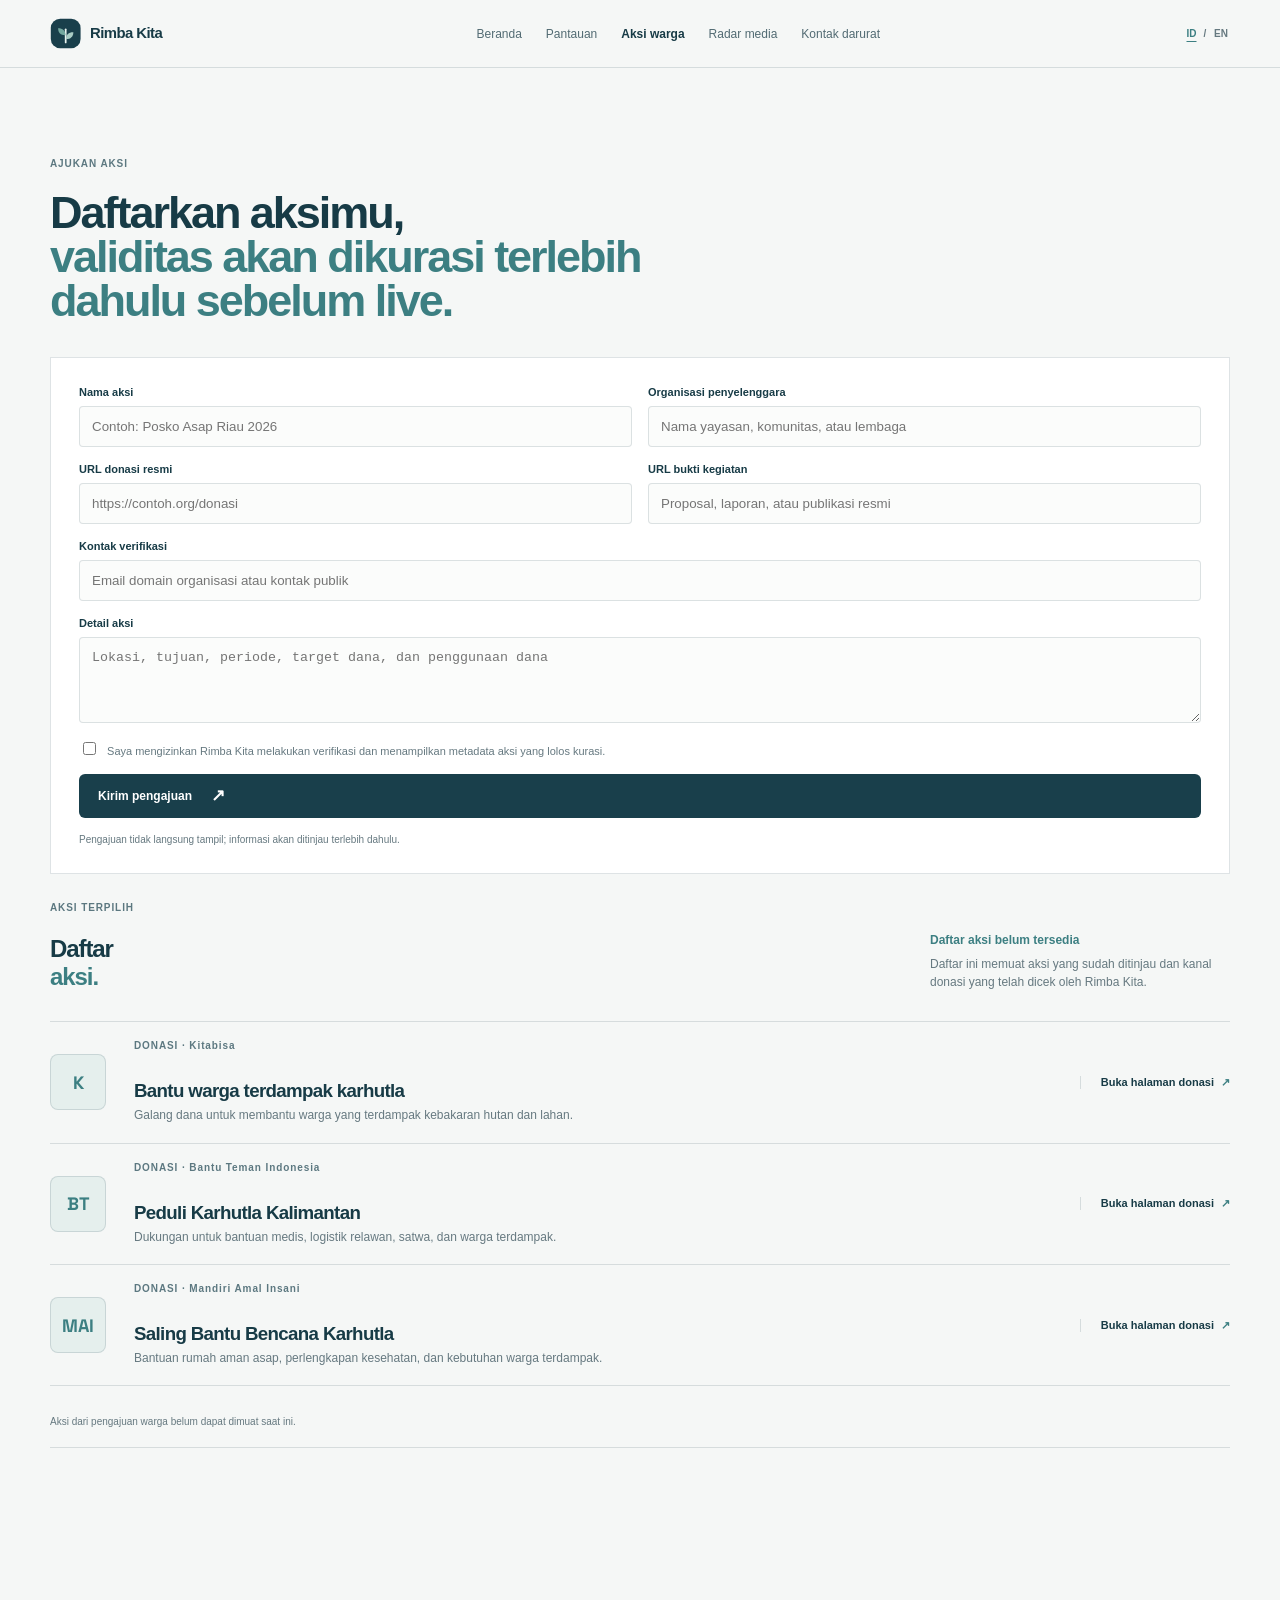
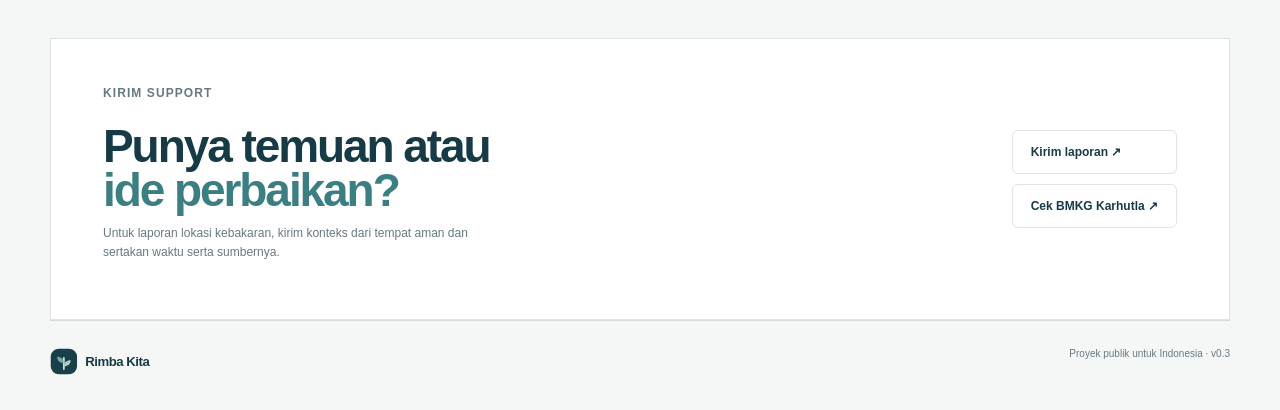
==== commit d60cc3b2: "Bust action page script cache" ====
--- a/aksi.html
+++ b/aksi.html
@@ -1 +1 @@
-<!doctype html><html lang="id"><head><meta charset="UTF-8" /><meta name="viewport" content="width=device-width, initial-scale=1.0" /><title>Aksi Warga — Rimba Kita</title><link rel="preconnect" href="https://fonts.googleapis.com" /><link rel="preconnect" href="https://fonts.gstatic.com" crossorigin /><link href="https://fonts.googleapis.com/css2?family=DM+Sans:wght@400;500;600;700&family=Space+Grotesk:wght@500;600;700&display=swap" rel="stylesheet" /><link rel="icon" href="assets/favicon.svg" type="image/svg+xml" /><link rel="stylesheet" href="styles.css" /></head><body><div class="noise"></div><header class="site-header"><a class="brand" href="index.html"><img class="brand-logo" src="assets/rimba-kita-logo.svg" alt="Rimba Kita" /></a><nav aria-label="Navigasi utama"><a href="index.html">Beranda</a><a href="pantauan.html">Pantauan</a><a href="udara.html">Kualitas udara</a><a href="berita.html">Radar media</a><a class="active" href="aksi.html">Aksi warga</a></nav><a class="header-button" href="#submit-aksi">Ajukan aksi</a></header><main><section class="page-intro shell"><p class="eyebrow">03 / AKSI WARGA</p><h1>Informasi adalah<br /><em>pertolongan pertama.</em></h1><p>Kita bisa membantu tanpa menambah risiko: lindungi diri, kirim laporan yang berguna, dan dukung kanal resmi.</p></section><section class="action-section shell action-page"><div class="action-panel"><div><p class="eyebrow">LANGKAH AMAN</p><h2>Mulai dari<br /><em>yang dekat.</em></h2><p class="action-intro">Jangan mendekati api atau asap untuk mengambil gambar. Keselamatan warga dan petugas adalah prioritas.</p></div><div class="action-list"><div class="action-item"><span>01</span><div><strong>Kurangi paparan asap</strong><p>Tutup jendela, gunakan masker yang sesuai, dan batasi aktivitas luar ruang saat udara memburuk.</p></div></div><div class="action-item"><span>02</span><div><strong>Laporkan dengan konteks</strong><p>Sertakan lokasi, waktu, foto dari tempat aman, dan jangan menyebarkan kabar tanpa sumber.</p></div></div><div class="action-item"><span>03</span><div><strong>Dukung respons lokal</strong><p>Hubungi kanal pemerintah daerah atau lembaga resmi. Jangan mengirim bantuan ke rekening yang tidak terverifikasi.</p></div></div></div></div></section><section class="submit-section shell" id="submit-aksi"><div class="submit-heading"><div><p class="eyebrow">AJUKAN AKSI</p><h2>Bagikan aksi<br /><em>yang bisa dipercaya.</em></h2></div></div><form class="action-form" id="action-form"><label>Nama aksi<input name="name" required placeholder="Contoh: Posko Asap Riau 2026" /></label><label>Organisasi penyelenggara<input name="organization" required placeholder="Nama yayasan, komunitas, atau lembaga" /></label><label>URL donasi resmi<input name="donation" required type="url" placeholder="https://contoh.org/donasi" /></label><label>URL bukti kegiatan<input name="evidence" required type="url" placeholder="Proposal, laporan, atau publikasi resmi" /></label><label>Kontak verifikasi<input name="contact" required placeholder="Email domain organisasi atau kontak publik" /></label><label>Detail aksi<textarea name="details" required rows="4" placeholder="Lokasi, tujuan, periode, target dana, dan penggunaan dana"></textarea></label><label class="consent"><input name="consent" type="checkbox" required /> Saya mengizinkan Rimba Kita melakukan verifikasi dan menampilkan metadata aksi yang lolos kurasi.</label><button class="button button-primary" type="submit">Kirim pengajuan <span>↗</span></button><p class="form-note" id="form-note">Pengajuan tidak langsung tampil; informasi akan ditinjau terlebih dahulu.</p></form></section><section class="verified-actions-section shell" id="verified-actions"><div class="verified-actions-heading"><div><p class="eyebrow">AKSI TERPILIH</p><h2>Dukungan yang<br /><em>sudah dicek.</em></h2></div><div><p class="verified-actions-status" id="verified-actions-status">Memuat aksi terverifikasi…</p><p class="verified-actions-copy">Daftar ini hanya menampilkan aksi yang sudah ditinjau oleh Rimba Kita.</p></div></div><div class="verified-actions-grid" id="verified-actions-grid"></div></section><section class="report-section shell" id="lapor"><div class="report-card"><div><p class="eyebrow">KIRIM SUPPORT</p><h2>Punya temuan atau<br /><em>ide perbaikan?</em></h2><p>Untuk laporan lokasi kebakaran, kirim konteks dari tempat aman dan sertakan waktu serta sumbernya.</p></div><div class="report-actions"><a class="button button-outline" href="https://github.com/andrianaria/rimba-waspada/issues/new/choose" target="_blank" rel="noreferrer">Kirim laporan ↗</a><a class="button button-outline" href="https://www.bmkg.go.id/cuaca/karhutla" target="_blank" rel="noreferrer">Cek BMKG Karhutla ↗</a></div></div></section></main><footer class="site-footer shell"><span><img class="footer-logo" src="assets/rimba-kita-logo.svg" alt="Rimba Kita" /></span><span>Proyek publik untuk Indonesia · v0.3</span><a href="index.html">Kembali ke beranda</a></footer><script src="app.js?v=20261017-reliability-1"></script></body></html>
+<!doctype html><html lang="id"><head><meta charset="UTF-8" /><meta name="viewport" content="width=device-width, initial-scale=1.0" /><title>Aksi Warga — Rimba Kita</title><link rel="preconnect" href="https://fonts.googleapis.com" /><link rel="preconnect" href="https://fonts.gstatic.com" crossorigin /><link href="https://fonts.googleapis.com/css2?family=DM+Sans:wght@400;500;600;700&family=Space+Grotesk:wght@500;600;700&display=swap" rel="stylesheet" /><link rel="icon" href="assets/favicon.svg" type="image/svg+xml" /><link rel="stylesheet" href="styles.css" /></head><body><div class="noise"></div><header class="site-header"><a class="brand" href="index.html"><img class="brand-logo" src="assets/rimba-kita-logo.svg" alt="Rimba Kita" /></a><nav aria-label="Navigasi utama"><a href="index.html">Beranda</a><a href="pantauan.html">Pantauan</a><a href="udara.html">Kualitas udara</a><a href="berita.html">Radar media</a><a class="active" href="aksi.html">Aksi warga</a></nav><a class="header-button" href="#submit-aksi">Ajukan aksi</a></header><main><section class="page-intro shell"><p class="eyebrow">03 / AKSI WARGA</p><h1>Informasi adalah<br /><em>pertolongan pertama.</em></h1><p>Kita bisa membantu tanpa menambah risiko: lindungi diri, kirim laporan yang berguna, dan dukung kanal resmi.</p></section><section class="action-section shell action-page"><div class="action-panel"><div><p class="eyebrow">LANGKAH AMAN</p><h2>Mulai dari<br /><em>yang dekat.</em></h2><p class="action-intro">Jangan mendekati api atau asap untuk mengambil gambar. Keselamatan warga dan petugas adalah prioritas.</p></div><div class="action-list"><div class="action-item"><span>01</span><div><strong>Kurangi paparan asap</strong><p>Tutup jendela, gunakan masker yang sesuai, dan batasi aktivitas luar ruang saat udara memburuk.</p></div></div><div class="action-item"><span>02</span><div><strong>Laporkan dengan konteks</strong><p>Sertakan lokasi, waktu, foto dari tempat aman, dan jangan menyebarkan kabar tanpa sumber.</p></div></div><div class="action-item"><span>03</span><div><strong>Dukung respons lokal</strong><p>Hubungi kanal pemerintah daerah atau lembaga resmi. Jangan mengirim bantuan ke rekening yang tidak terverifikasi.</p></div></div></div></div></section><section class="submit-section shell" id="submit-aksi"><div class="submit-heading"><div><p class="eyebrow">AJUKAN AKSI</p><h2>Bagikan aksi<br /><em>yang bisa dipercaya.</em></h2></div></div><form class="action-form" id="action-form"><label>Nama aksi<input name="name" required placeholder="Contoh: Posko Asap Riau 2026" /></label><label>Organisasi penyelenggara<input name="organization" required placeholder="Nama yayasan, komunitas, atau lembaga" /></label><label>URL donasi resmi<input name="donation" required type="url" placeholder="https://contoh.org/donasi" /></label><label>URL bukti kegiatan<input name="evidence" required type="url" placeholder="Proposal, laporan, atau publikasi resmi" /></label><label>Kontak verifikasi<input name="contact" required placeholder="Email domain organisasi atau kontak publik" /></label><label>Detail aksi<textarea name="details" required rows="4" placeholder="Lokasi, tujuan, periode, target dana, dan penggunaan dana"></textarea></label><label class="consent"><input name="consent" type="checkbox" required /> Saya mengizinkan Rimba Kita melakukan verifikasi dan menampilkan metadata aksi yang lolos kurasi.</label><button class="button button-primary" type="submit">Kirim pengajuan <span>↗</span></button><p class="form-note" id="form-note">Pengajuan tidak langsung tampil; informasi akan ditinjau terlebih dahulu.</p></form></section><section class="verified-actions-section shell" id="verified-actions"><div class="verified-actions-heading"><div><p class="eyebrow">AKSI TERPILIH</p><h2>Dukungan yang<br /><em>sudah dicek.</em></h2></div><div><p class="verified-actions-status" id="verified-actions-status">Memuat aksi terverifikasi…</p><p class="verified-actions-copy">Daftar ini hanya menampilkan aksi yang sudah ditinjau oleh Rimba Kita.</p></div></div><div class="verified-actions-grid" id="verified-actions-grid"></div></section><section class="report-section shell" id="lapor"><div class="report-card"><div><p class="eyebrow">KIRIM SUPPORT</p><h2>Punya temuan atau<br /><em>ide perbaikan?</em></h2><p>Untuk laporan lokasi kebakaran, kirim konteks dari tempat aman dan sertakan waktu serta sumbernya.</p></div><div class="report-actions"><a class="button button-outline" href="https://github.com/andrianaria/rimba-waspada/issues/new/choose" target="_blank" rel="noreferrer">Kirim laporan ↗</a><a class="button button-outline" href="https://www.bmkg.go.id/cuaca/karhutla" target="_blank" rel="noreferrer">Cek BMKG Karhutla ↗</a></div></div></section></main><footer class="site-footer shell"><span><img class="footer-logo" src="assets/rimba-kita-logo.svg" alt="Rimba Kita" /></span><span>Proyek publik untuk Indonesia · v0.3</span><a href="index.html">Kembali ke beranda</a></footer><script src="app.js?v=20261017-action-order-2"></script></body></html>
--- a/styles.css
+++ b/styles.css
@@ -48,6 +48,8 @@
 .submit-heading h2,.validation-section h2{font-family:inherit;font-size:45px;line-height:.98;font-weight:700;letter-spacing:-.045em;margin:0}
 .brand-logo{display:block;width:138px;height:auto}.footer-logo{display:block;width:122px;height:auto}
 .verified-actions-section{padding-top:90px;padding-bottom:90px}.verified-actions-heading{display:flex;justify-content:space-between;align-items:end;gap:60px;margin-bottom:30px}.verified-actions-heading h2{font:700 45px/.98 inherit;letter-spacing:-.045em;margin:0}.verified-actions-heading h2 em{font-style:normal;color:var(--teal)}.verified-actions-copy,.verified-actions-status{font-size:12px;line-height:1.5;color:var(--muted);max-width:300px}.verified-actions-status{font-weight:700;color:var(--teal);margin:0 0 6px}.verified-actions-copy{margin:0}.verified-actions-grid{display:grid;grid-template-columns:repeat(3,1fr);gap:12px}.verified-action-card{background:#fff;border:1px solid var(--line);padding:22px;min-height:190px}.verified-action-top{display:flex;justify-content:space-between;gap:12px;align-items:center}.verified-action-top .eyebrow{margin:0;color:var(--teal)}.verified-action-date{font-size:10px;color:var(--muted)}.verified-action-card h3{font:600 22px/1.05 inherit;letter-spacing:-.035em;margin:23px 0 5px}.verified-action-org{font-size:11px;color:var(--muted);margin:0}.verified-action-links{display:flex;flex-direction:column;gap:8px;margin-top:22px;padding-top:13px;border-top:1px solid var(--line)}.verified-action-links a{font-size:11px;font-weight:650;color:var(--ink);text-decoration:none}.verified-action-links a:hover{color:var(--teal)}.verified-action-links span{color:var(--teal);margin-left:4px}@media(max-width:800px){.verified-actions-heading{display:block}.verified-actions-copy{margin-top:18px}.verified-actions-grid{grid-template-columns:1fr 1fr}}@media(max-width:460px){.verified-actions-grid{grid-template-columns:1fr}}
+.donation-section{padding:28px 0 70px}.donation-heading{display:flex;justify-content:space-between;align-items:end;gap:60px;margin-bottom:24px}.donation-heading h2{font:700 45px/.98 inherit;letter-spacing:-.045em;margin:0}.donation-heading h2 em{font-style:normal;color:var(--teal)}.donation-copy,.donation-note{max-width:330px;color:var(--muted);font-size:12px;line-height:1.5;margin:0}.donation-note{margin-top:10px;font-size:10px}.donation-list{display:flex;flex-direction:column;border-top:1px solid var(--line)}.donation-card{display:grid;grid-template-columns:64px minmax(0,1fr) 170px;align-items:center;gap:20px;padding:18px 0;border-bottom:1px solid var(--line);color:var(--ink);text-decoration:none}.donation-card:hover{background:rgba(255,255,255,.48)}.donation-logo{width:56px;height:56px;display:grid;place-items:center;position:relative;border:1px solid var(--line);border-radius:8px;background:#e5efed;color:var(--teal);font:700 18px 'Space Grotesk';overflow:hidden}.donation-logo img{position:absolute;inset:0;width:100%;height:100%;object-fit:contain;padding:10px;background:#fff}.donation-card-body{min-width:0}.donation-card-top{display:flex;justify-content:space-between;align-items:center;color:var(--teal)}.donation-card-top>span:last-child{display:none}.donation-card h3{font:600 21px/1.05 inherit;letter-spacing:-.035em;margin:7px 0 5px}.donation-card p{color:var(--muted);font-size:12px;line-height:1.45;margin:0}.donation-card-action{justify-self:end;padding-left:20px;border-left:1px solid var(--line);font-size:11px;text-align:right}.donation-card-action span{color:var(--teal);margin-left:4px}@media(max-width:800px){.donation-heading{display:block}.donation-copy{margin-top:18px}.donation-card{grid-template-columns:56px minmax(0,1fr);gap:14px}.donation-card-action{grid-column:2;justify-self:start;padding:10px 0 0;border-left:0;border-top:1px solid var(--line);width:100%;text-align:left}}@media(max-width:460px){.donation-card h3{font-size:18px}.donation-card p{font-size:11px}}
+.verified-actions-grid{display:flex;flex-direction:column;gap:0;border-top:1px solid var(--line)}.verified-actions-grid .donation-card{width:100%;box-sizing:border-box}.verified-actions-grid .verified-action-card{border-width:0 0 1px;min-height:0}
 @media(max-width:800px){.media-gallery-grid{grid-template-columns:repeat(2,1fr)}.media-gallery-section{padding-top:55px}}
 @media(max-width:460px){.media-gallery-grid{grid-template-columns:1fr}}
 .news-grid{display:flex;flex-direction:column;gap:0;border-top:1px solid var(--line)}.news-card{min-height:0;display:grid;grid-template-columns:112px minmax(240px,1.15fr) minmax(180px,.8fr) 150px;grid-template-areas:'meta title summary action';align-items:center;gap:24px;padding:20px 0;border:0;border-bottom:1px solid var(--line);background:transparent}.news-card:hover{background:rgba(255,255,255,.38);border-color:var(--line);transform:none}.news-card-top{grid-area:meta;display:flex;flex-direction:column;align-items:flex-start;gap:7px}.news-card h3{grid-area:title;margin:0;font-size:18px;line-height:1.12}.news-summary{grid-area:summary;margin:0;font-size:11px;line-height:1.45}.news-card-bottom{grid-area:action;margin:0;padding:0;border:0;justify-content:flex-end}.news-card-bottom span{display:none}.news-card-bottom strong{white-space:nowrap}@media(max-width:900px){.news-card{grid-template-columns:100px minmax(0,1fr) 120px;grid-template-areas:'meta title action' 'meta summary summary';gap:12px 20px}}@media(max-width:560px){.news-card{display:flex;flex-direction:column;align-items:flex-start;gap:10px;padding:18px 0}.news-card-bottom{width:100%;justify-content:flex-start}.news-card h3{font-size:19px}}
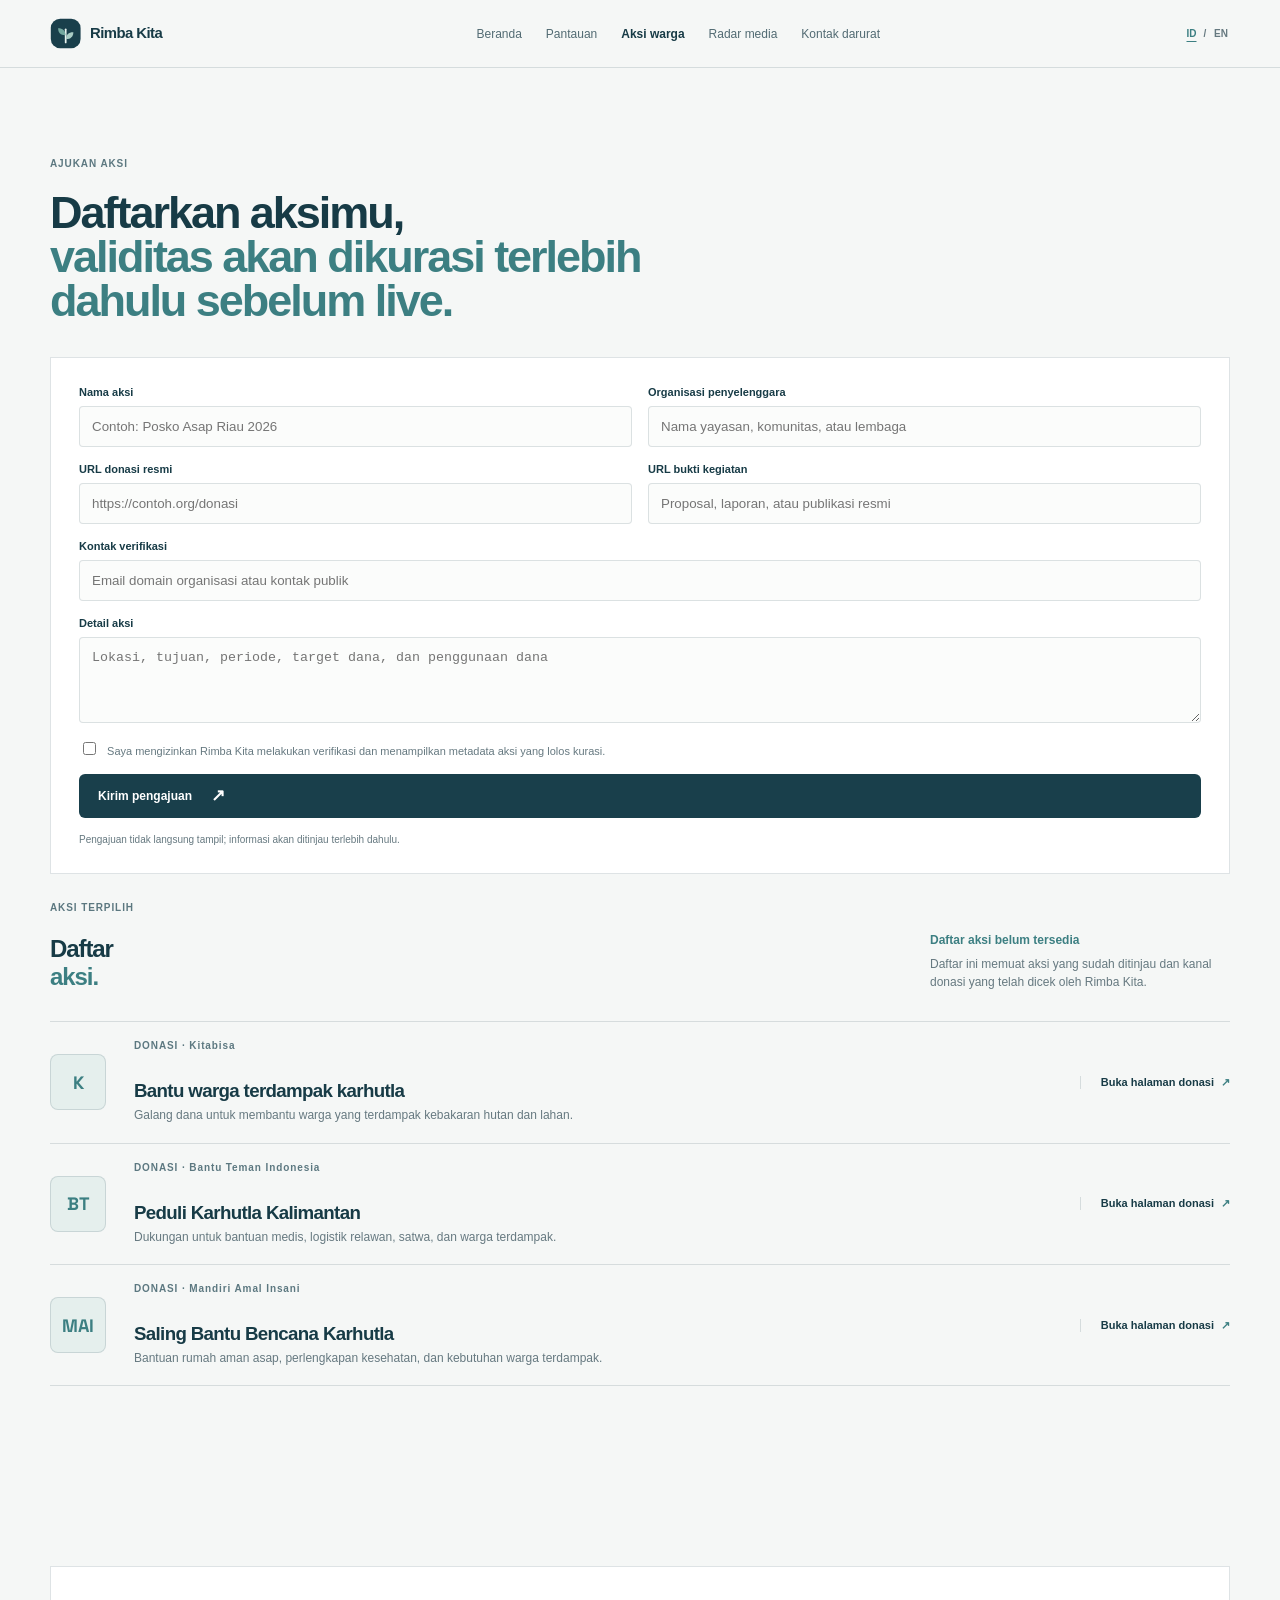
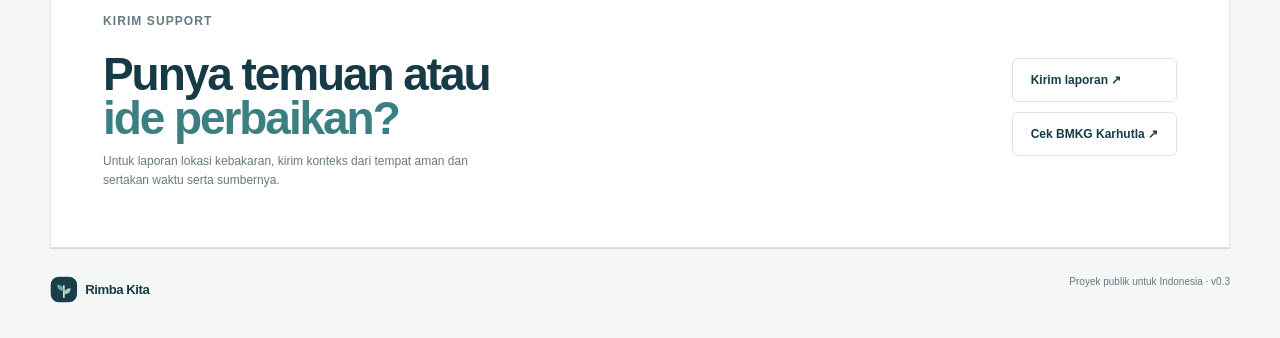
==== commit 613027ca: "Hide empty verified action message" ====
--- a/aksi.html
+++ b/aksi.html
@@ -1 +1 @@
-<!doctype html><html lang="id"><head><meta charset="UTF-8" /><meta name="viewport" content="width=device-width, initial-scale=1.0" /><title>Aksi Warga — Rimba Kita</title><link rel="preconnect" href="https://fonts.googleapis.com" /><link rel="preconnect" href="https://fonts.gstatic.com" crossorigin /><link href="https://fonts.googleapis.com/css2?family=DM+Sans:wght@400;500;600;700&family=Space+Grotesk:wght@500;600;700&display=swap" rel="stylesheet" /><link rel="icon" href="assets/favicon.svg" type="image/svg+xml" /><link rel="stylesheet" href="styles.css" /></head><body><div class="noise"></div><header class="site-header"><a class="brand" href="index.html"><img class="brand-logo" src="assets/rimba-kita-logo.svg" alt="Rimba Kita" /></a><nav aria-label="Navigasi utama"><a href="index.html">Beranda</a><a href="pantauan.html">Pantauan</a><a href="udara.html">Kualitas udara</a><a href="berita.html">Radar media</a><a class="active" href="aksi.html">Aksi warga</a></nav><a class="header-button" href="#submit-aksi">Ajukan aksi</a></header><main><section class="page-intro shell"><p class="eyebrow">03 / AKSI WARGA</p><h1>Informasi adalah<br /><em>pertolongan pertama.</em></h1><p>Kita bisa membantu tanpa menambah risiko: lindungi diri, kirim laporan yang berguna, dan dukung kanal resmi.</p></section><section class="action-section shell action-page"><div class="action-panel"><div><p class="eyebrow">LANGKAH AMAN</p><h2>Mulai dari<br /><em>yang dekat.</em></h2><p class="action-intro">Jangan mendekati api atau asap untuk mengambil gambar. Keselamatan warga dan petugas adalah prioritas.</p></div><div class="action-list"><div class="action-item"><span>01</span><div><strong>Kurangi paparan asap</strong><p>Tutup jendela, gunakan masker yang sesuai, dan batasi aktivitas luar ruang saat udara memburuk.</p></div></div><div class="action-item"><span>02</span><div><strong>Laporkan dengan konteks</strong><p>Sertakan lokasi, waktu, foto dari tempat aman, dan jangan menyebarkan kabar tanpa sumber.</p></div></div><div class="action-item"><span>03</span><div><strong>Dukung respons lokal</strong><p>Hubungi kanal pemerintah daerah atau lembaga resmi. Jangan mengirim bantuan ke rekening yang tidak terverifikasi.</p></div></div></div></div></section><section class="submit-section shell" id="submit-aksi"><div class="submit-heading"><div><p class="eyebrow">AJUKAN AKSI</p><h2>Bagikan aksi<br /><em>yang bisa dipercaya.</em></h2></div></div><form class="action-form" id="action-form"><label>Nama aksi<input name="name" required placeholder="Contoh: Posko Asap Riau 2026" /></label><label>Organisasi penyelenggara<input name="organization" required placeholder="Nama yayasan, komunitas, atau lembaga" /></label><label>URL donasi resmi<input name="donation" required type="url" placeholder="https://contoh.org/donasi" /></label><label>URL bukti kegiatan<input name="evidence" required type="url" placeholder="Proposal, laporan, atau publikasi resmi" /></label><label>Kontak verifikasi<input name="contact" required placeholder="Email domain organisasi atau kontak publik" /></label><label>Detail aksi<textarea name="details" required rows="4" placeholder="Lokasi, tujuan, periode, target dana, dan penggunaan dana"></textarea></label><label class="consent"><input name="consent" type="checkbox" required /> Saya mengizinkan Rimba Kita melakukan verifikasi dan menampilkan metadata aksi yang lolos kurasi.</label><button class="button button-primary" type="submit">Kirim pengajuan <span>↗</span></button><p class="form-note" id="form-note">Pengajuan tidak langsung tampil; informasi akan ditinjau terlebih dahulu.</p></form></section><section class="verified-actions-section shell" id="verified-actions"><div class="verified-actions-heading"><div><p class="eyebrow">AKSI TERPILIH</p><h2>Dukungan yang<br /><em>sudah dicek.</em></h2></div><div><p class="verified-actions-status" id="verified-actions-status">Memuat aksi terverifikasi…</p><p class="verified-actions-copy">Daftar ini hanya menampilkan aksi yang sudah ditinjau oleh Rimba Kita.</p></div></div><div class="verified-actions-grid" id="verified-actions-grid"></div></section><section class="report-section shell" id="lapor"><div class="report-card"><div><p class="eyebrow">KIRIM SUPPORT</p><h2>Punya temuan atau<br /><em>ide perbaikan?</em></h2><p>Untuk laporan lokasi kebakaran, kirim konteks dari tempat aman dan sertakan waktu serta sumbernya.</p></div><div class="report-actions"><a class="button button-outline" href="https://github.com/andrianaria/rimba-waspada/issues/new/choose" target="_blank" rel="noreferrer">Kirim laporan ↗</a><a class="button button-outline" href="https://www.bmkg.go.id/cuaca/karhutla" target="_blank" rel="noreferrer">Cek BMKG Karhutla ↗</a></div></div></section></main><footer class="site-footer shell"><span><img class="footer-logo" src="assets/rimba-kita-logo.svg" alt="Rimba Kita" /></span><span>Proyek publik untuk Indonesia · v0.3</span><a href="index.html">Kembali ke beranda</a></footer><script src="app.js?v=20261017-action-order-2"></script></body></html>
+<!doctype html><html lang="id"><head><meta charset="UTF-8" /><meta name="viewport" content="width=device-width, initial-scale=1.0" /><title>Aksi Warga — Rimba Kita</title><link rel="preconnect" href="https://fonts.googleapis.com" /><link rel="preconnect" href="https://fonts.gstatic.com" crossorigin /><link href="https://fonts.googleapis.com/css2?family=DM+Sans:wght@400;500;600;700&family=Space+Grotesk:wght@500;600;700&display=swap" rel="stylesheet" /><link rel="icon" href="assets/favicon.svg" type="image/svg+xml" /><link rel="stylesheet" href="styles.css" /></head><body><div class="noise"></div><header class="site-header"><a class="brand" href="index.html"><img class="brand-logo" src="assets/rimba-kita-logo.svg" alt="Rimba Kita" /></a><nav aria-label="Navigasi utama"><a href="index.html">Beranda</a><a href="pantauan.html">Pantauan</a><a href="udara.html">Kualitas udara</a><a href="berita.html">Radar media</a><a class="active" href="aksi.html">Aksi warga</a></nav><a class="header-button" href="#submit-aksi">Ajukan aksi</a></header><main><section class="page-intro shell"><p class="eyebrow">03 / AKSI WARGA</p><h1>Informasi adalah<br /><em>pertolongan pertama.</em></h1><p>Kita bisa membantu tanpa menambah risiko: lindungi diri, kirim laporan yang berguna, dan dukung kanal resmi.</p></section><section class="action-section shell action-page"><div class="action-panel"><div><p class="eyebrow">LANGKAH AMAN</p><h2>Mulai dari<br /><em>yang dekat.</em></h2><p class="action-intro">Jangan mendekati api atau asap untuk mengambil gambar. Keselamatan warga dan petugas adalah prioritas.</p></div><div class="action-list"><div class="action-item"><span>01</span><div><strong>Kurangi paparan asap</strong><p>Tutup jendela, gunakan masker yang sesuai, dan batasi aktivitas luar ruang saat udara memburuk.</p></div></div><div class="action-item"><span>02</span><div><strong>Laporkan dengan konteks</strong><p>Sertakan lokasi, waktu, foto dari tempat aman, dan jangan menyebarkan kabar tanpa sumber.</p></div></div><div class="action-item"><span>03</span><div><strong>Dukung respons lokal</strong><p>Hubungi kanal pemerintah daerah atau lembaga resmi. Jangan mengirim bantuan ke rekening yang tidak terverifikasi.</p></div></div></div></div></section><section class="submit-section shell" id="submit-aksi"><div class="submit-heading"><div><p class="eyebrow">AJUKAN AKSI</p><h2>Bagikan aksi<br /><em>yang bisa dipercaya.</em></h2></div></div><form class="action-form" id="action-form"><label>Nama aksi<input name="name" required placeholder="Contoh: Posko Asap Riau 2026" /></label><label>Organisasi penyelenggara<input name="organization" required placeholder="Nama yayasan, komunitas, atau lembaga" /></label><label>URL donasi resmi<input name="donation" required type="url" placeholder="https://contoh.org/donasi" /></label><label>URL bukti kegiatan<input name="evidence" required type="url" placeholder="Proposal, laporan, atau publikasi resmi" /></label><label>Kontak verifikasi<input name="contact" required placeholder="Email domain organisasi atau kontak publik" /></label><label>Detail aksi<textarea name="details" required rows="4" placeholder="Lokasi, tujuan, periode, target dana, dan penggunaan dana"></textarea></label><label class="consent"><input name="consent" type="checkbox" required /> Saya mengizinkan Rimba Kita melakukan verifikasi dan menampilkan metadata aksi yang lolos kurasi.</label><button class="button button-primary" type="submit">Kirim pengajuan <span>↗</span></button><p class="form-note" id="form-note">Pengajuan tidak langsung tampil; informasi akan ditinjau terlebih dahulu.</p></form></section><section class="verified-actions-section shell" id="verified-actions"><div class="verified-actions-heading"><div><p class="eyebrow">AKSI TERPILIH</p><h2>Dukungan yang<br /><em>sudah dicek.</em></h2></div><div><p class="verified-actions-status" id="verified-actions-status">Memuat aksi terverifikasi…</p><p class="verified-actions-copy">Daftar ini hanya menampilkan aksi yang sudah ditinjau oleh Rimba Kita.</p></div></div><div class="verified-actions-grid" id="verified-actions-grid"></div></section><section class="report-section shell" id="lapor"><div class="report-card"><div><p class="eyebrow">KIRIM SUPPORT</p><h2>Punya temuan atau<br /><em>ide perbaikan?</em></h2><p>Untuk laporan lokasi kebakaran, kirim konteks dari tempat aman dan sertakan waktu serta sumbernya.</p></div><div class="report-actions"><a class="button button-outline" href="https://github.com/andrianaria/rimba-waspada/issues/new/choose" target="_blank" rel="noreferrer">Kirim laporan ↗</a><a class="button button-outline" href="https://www.bmkg.go.id/cuaca/karhutla" target="_blank" rel="noreferrer">Cek BMKG Karhutla ↗</a></div></div></section></main><footer class="site-footer shell"><span><img class="footer-logo" src="assets/rimba-kita-logo.svg" alt="Rimba Kita" /></span><span>Proyek publik untuk Indonesia · v0.3</span><a href="index.html">Kembali ke beranda</a></footer><script src="app.js?v=20261017-action-order-3"></script></body></html>
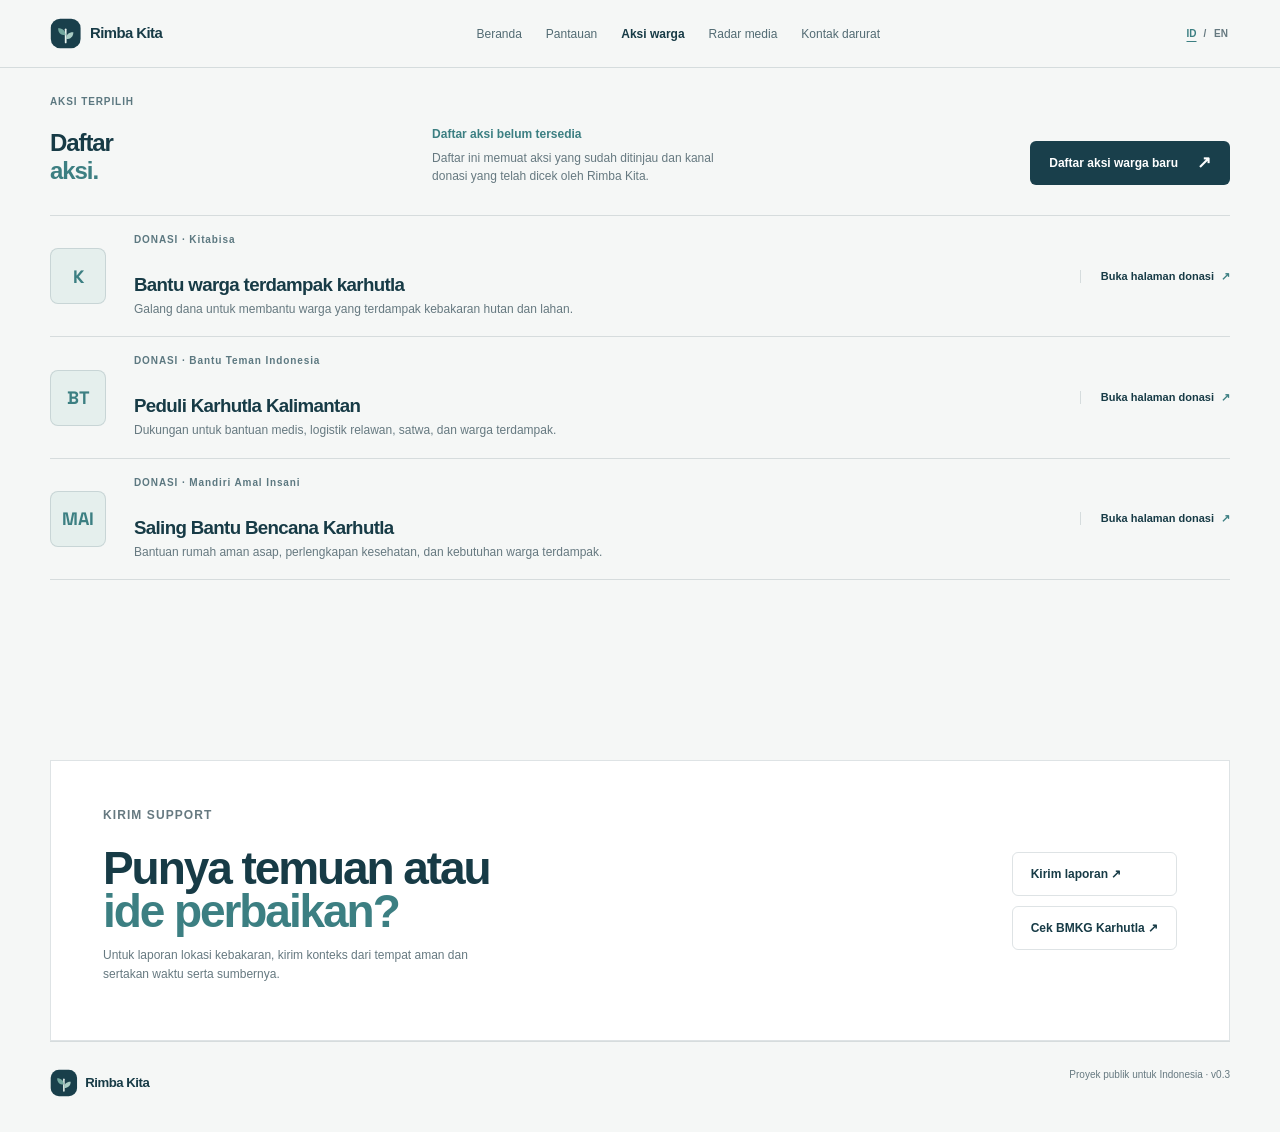
==== commit 5539cbf7: "Separate action directory from submission form" ====
--- a/aksi.html
+++ b/aksi.html
@@ -1 +1 @@
-<!doctype html><html lang="id"><head><meta charset="UTF-8" /><meta name="viewport" content="width=device-width, initial-scale=1.0" /><title>Aksi Warga — Rimba Kita</title><link rel="preconnect" href="https://fonts.googleapis.com" /><link rel="preconnect" href="https://fonts.gstatic.com" crossorigin /><link href="https://fonts.googleapis.com/css2?family=DM+Sans:wght@400;500;600;700&family=Space+Grotesk:wght@500;600;700&display=swap" rel="stylesheet" /><link rel="icon" href="assets/favicon.svg" type="image/svg+xml" /><link rel="stylesheet" href="styles.css" /></head><body><div class="noise"></div><header class="site-header"><a class="brand" href="index.html"><img class="brand-logo" src="assets/rimba-kita-logo.svg" alt="Rimba Kita" /></a><nav aria-label="Navigasi utama"><a href="index.html">Beranda</a><a href="pantauan.html">Pantauan</a><a href="udara.html">Kualitas udara</a><a href="berita.html">Radar media</a><a class="active" href="aksi.html">Aksi warga</a></nav><a class="header-button" href="#submit-aksi">Ajukan aksi</a></header><main><section class="page-intro shell"><p class="eyebrow">03 / AKSI WARGA</p><h1>Informasi adalah<br /><em>pertolongan pertama.</em></h1><p>Kita bisa membantu tanpa menambah risiko: lindungi diri, kirim laporan yang berguna, dan dukung kanal resmi.</p></section><section class="action-section shell action-page"><div class="action-panel"><div><p class="eyebrow">LANGKAH AMAN</p><h2>Mulai dari<br /><em>yang dekat.</em></h2><p class="action-intro">Jangan mendekati api atau asap untuk mengambil gambar. Keselamatan warga dan petugas adalah prioritas.</p></div><div class="action-list"><div class="action-item"><span>01</span><div><strong>Kurangi paparan asap</strong><p>Tutup jendela, gunakan masker yang sesuai, dan batasi aktivitas luar ruang saat udara memburuk.</p></div></div><div class="action-item"><span>02</span><div><strong>Laporkan dengan konteks</strong><p>Sertakan lokasi, waktu, foto dari tempat aman, dan jangan menyebarkan kabar tanpa sumber.</p></div></div><div class="action-item"><span>03</span><div><strong>Dukung respons lokal</strong><p>Hubungi kanal pemerintah daerah atau lembaga resmi. Jangan mengirim bantuan ke rekening yang tidak terverifikasi.</p></div></div></div></div></section><section class="submit-section shell" id="submit-aksi"><div class="submit-heading"><div><p class="eyebrow">AJUKAN AKSI</p><h2>Bagikan aksi<br /><em>yang bisa dipercaya.</em></h2></div></div><form class="action-form" id="action-form"><label>Nama aksi<input name="name" required placeholder="Contoh: Posko Asap Riau 2026" /></label><label>Organisasi penyelenggara<input name="organization" required placeholder="Nama yayasan, komunitas, atau lembaga" /></label><label>URL donasi resmi<input name="donation" required type="url" placeholder="https://contoh.org/donasi" /></label><label>URL bukti kegiatan<input name="evidence" required type="url" placeholder="Proposal, laporan, atau publikasi resmi" /></label><label>Kontak verifikasi<input name="contact" required placeholder="Email domain organisasi atau kontak publik" /></label><label>Detail aksi<textarea name="details" required rows="4" placeholder="Lokasi, tujuan, periode, target dana, dan penggunaan dana"></textarea></label><label class="consent"><input name="consent" type="checkbox" required /> Saya mengizinkan Rimba Kita melakukan verifikasi dan menampilkan metadata aksi yang lolos kurasi.</label><button class="button button-primary" type="submit">Kirim pengajuan <span>↗</span></button><p class="form-note" id="form-note">Pengajuan tidak langsung tampil; informasi akan ditinjau terlebih dahulu.</p></form></section><section class="verified-actions-section shell" id="verified-actions"><div class="verified-actions-heading"><div><p class="eyebrow">AKSI TERPILIH</p><h2>Dukungan yang<br /><em>sudah dicek.</em></h2></div><div><p class="verified-actions-status" id="verified-actions-status">Memuat aksi terverifikasi…</p><p class="verified-actions-copy">Daftar ini hanya menampilkan aksi yang sudah ditinjau oleh Rimba Kita.</p></div></div><div class="verified-actions-grid" id="verified-actions-grid"></div></section><section class="report-section shell" id="lapor"><div class="report-card"><div><p class="eyebrow">KIRIM SUPPORT</p><h2>Punya temuan atau<br /><em>ide perbaikan?</em></h2><p>Untuk laporan lokasi kebakaran, kirim konteks dari tempat aman dan sertakan waktu serta sumbernya.</p></div><div class="report-actions"><a class="button button-outline" href="https://github.com/andrianaria/rimba-waspada/issues/new/choose" target="_blank" rel="noreferrer">Kirim laporan ↗</a><a class="button button-outline" href="https://www.bmkg.go.id/cuaca/karhutla" target="_blank" rel="noreferrer">Cek BMKG Karhutla ↗</a></div></div></section></main><footer class="site-footer shell"><span><img class="footer-logo" src="assets/rimba-kita-logo.svg" alt="Rimba Kita" /></span><span>Proyek publik untuk Indonesia · v0.3</span><a href="index.html">Kembali ke beranda</a></footer><script src="app.js?v=20261017-action-order-3"></script></body></html>
+<!doctype html><html lang="id"><head><meta charset="UTF-8" /><meta name="viewport" content="width=device-width, initial-scale=1.0" /><title>Aksi Warga — Rimba Kita</title><link rel="preconnect" href="https://fonts.googleapis.com" /><link rel="preconnect" href="https://fonts.gstatic.com" crossorigin /><link href="https://fonts.googleapis.com/css2?family=DM+Sans:wght@400;500;600;700&family=Space+Grotesk:wght@500;600;700&display=swap" rel="stylesheet" /><link rel="icon" href="assets/favicon.svg" type="image/svg+xml" /><link rel="stylesheet" href="styles.css" /></head><body><div class="noise"></div><header class="site-header"><a class="brand" href="index.html"><img class="brand-logo" src="assets/rimba-kita-logo.svg" alt="Rimba Kita" /></a><nav aria-label="Navigasi utama"><a href="index.html">Beranda</a><a href="pantauan.html">Pantauan</a><a href="udara.html">Kualitas udara</a><a href="berita.html">Radar media</a><a class="active" href="aksi.html">Aksi warga</a></nav><a class="header-button" href="#submit-aksi">Ajukan aksi</a></header><main><section class="page-intro shell"><p class="eyebrow">03 / AKSI WARGA</p><h1>Informasi adalah<br /><em>pertolongan pertama.</em></h1><p>Kita bisa membantu tanpa menambah risiko: lindungi diri, kirim laporan yang berguna, dan dukung kanal resmi.</p></section><section class="action-section shell action-page"><div class="action-panel"><div><p class="eyebrow">LANGKAH AMAN</p><h2>Mulai dari<br /><em>yang dekat.</em></h2><p class="action-intro">Jangan mendekati api atau asap untuk mengambil gambar. Keselamatan warga dan petugas adalah prioritas.</p></div><div class="action-list"><div class="action-item"><span>01</span><div><strong>Kurangi paparan asap</strong><p>Tutup jendela, gunakan masker yang sesuai, dan batasi aktivitas luar ruang saat udara memburuk.</p></div></div><div class="action-item"><span>02</span><div><strong>Laporkan dengan konteks</strong><p>Sertakan lokasi, waktu, foto dari tempat aman, dan jangan menyebarkan kabar tanpa sumber.</p></div></div><div class="action-item"><span>03</span><div><strong>Dukung respons lokal</strong><p>Hubungi kanal pemerintah daerah atau lembaga resmi. Jangan mengirim bantuan ke rekening yang tidak terverifikasi.</p></div></div></div></div></section><section class="submit-section shell" id="submit-aksi"><div class="submit-heading"><div><p class="eyebrow">AJUKAN AKSI</p><h2>Bagikan aksi<br /><em>yang bisa dipercaya.</em></h2></div></div><form class="action-form" id="action-form"><label>Nama aksi<input name="name" required placeholder="Contoh: Posko Asap Riau 2026" /></label><label>Organisasi penyelenggara<input name="organization" required placeholder="Nama yayasan, komunitas, atau lembaga" /></label><label>URL donasi resmi<input name="donation" required type="url" placeholder="https://contoh.org/donasi" /></label><label>URL bukti kegiatan<input name="evidence" required type="url" placeholder="Proposal, laporan, atau publikasi resmi" /></label><label>Kontak verifikasi<input name="contact" required placeholder="Email domain organisasi atau kontak publik" /></label><label>Detail aksi<textarea name="details" required rows="4" placeholder="Lokasi, tujuan, periode, target dana, dan penggunaan dana"></textarea></label><label class="consent"><input name="consent" type="checkbox" required /> Saya mengizinkan Rimba Kita melakukan verifikasi dan menampilkan metadata aksi yang lolos kurasi.</label><button class="button button-primary" type="submit">Kirim pengajuan <span>↗</span></button><p class="form-note" id="form-note">Pengajuan tidak langsung tampil; informasi akan ditinjau terlebih dahulu.</p></form></section><section class="verified-actions-section shell" id="verified-actions"><div class="verified-actions-heading"><div><p class="eyebrow">AKSI TERPILIH</p><h2>Dukungan yang<br /><em>sudah dicek.</em></h2></div><div><p class="verified-actions-status" id="verified-actions-status">Memuat aksi terverifikasi…</p><p class="verified-actions-copy">Daftar ini hanya menampilkan aksi yang sudah ditinjau oleh Rimba Kita.</p></div></div><div class="verified-actions-grid" id="verified-actions-grid"></div></section><section class="report-section shell" id="lapor"><div class="report-card"><div><p class="eyebrow">KIRIM SUPPORT</p><h2>Punya temuan atau<br /><em>ide perbaikan?</em></h2><p>Untuk laporan lokasi kebakaran, kirim konteks dari tempat aman dan sertakan waktu serta sumbernya.</p></div><div class="report-actions"><a class="button button-outline" href="https://github.com/andrianaria/rimba-waspada/issues/new/choose" target="_blank" rel="noreferrer">Kirim laporan ↗</a><a class="button button-outline" href="https://www.bmkg.go.id/cuaca/karhutla" target="_blank" rel="noreferrer">Cek BMKG Karhutla ↗</a></div></div></section></main><footer class="site-footer shell"><span><img class="footer-logo" src="assets/rimba-kita-logo.svg" alt="Rimba Kita" /></span><span>Proyek publik untuk Indonesia · v0.3</span><a href="index.html">Kembali ke beranda</a></footer><script src="app.js?v=20261017-action-directory-1"></script></body></html>
--- a/styles.css
+++ b/styles.css
@@ -50,6 +50,7 @@
 .verified-actions-section{padding-top:90px;padding-bottom:90px}.verified-actions-heading{display:flex;justify-content:space-between;align-items:end;gap:60px;margin-bottom:30px}.verified-actions-heading h2{font:700 45px/.98 inherit;letter-spacing:-.045em;margin:0}.verified-actions-heading h2 em{font-style:normal;color:var(--teal)}.verified-actions-copy,.verified-actions-status{font-size:12px;line-height:1.5;color:var(--muted);max-width:300px}.verified-actions-status{font-weight:700;color:var(--teal);margin:0 0 6px}.verified-actions-copy{margin:0}.verified-actions-grid{display:grid;grid-template-columns:repeat(3,1fr);gap:12px}.verified-action-card{background:#fff;border:1px solid var(--line);padding:22px;min-height:190px}.verified-action-top{display:flex;justify-content:space-between;gap:12px;align-items:center}.verified-action-top .eyebrow{margin:0;color:var(--teal)}.verified-action-date{font-size:10px;color:var(--muted)}.verified-action-card h3{font:600 22px/1.05 inherit;letter-spacing:-.035em;margin:23px 0 5px}.verified-action-org{font-size:11px;color:var(--muted);margin:0}.verified-action-links{display:flex;flex-direction:column;gap:8px;margin-top:22px;padding-top:13px;border-top:1px solid var(--line)}.verified-action-links a{font-size:11px;font-weight:650;color:var(--ink);text-decoration:none}.verified-action-links a:hover{color:var(--teal)}.verified-action-links span{color:var(--teal);margin-left:4px}@media(max-width:800px){.verified-actions-heading{display:block}.verified-actions-copy{margin-top:18px}.verified-actions-grid{grid-template-columns:1fr 1fr}}@media(max-width:460px){.verified-actions-grid{grid-template-columns:1fr}}
 .donation-section{padding:28px 0 70px}.donation-heading{display:flex;justify-content:space-between;align-items:end;gap:60px;margin-bottom:24px}.donation-heading h2{font:700 45px/.98 inherit;letter-spacing:-.045em;margin:0}.donation-heading h2 em{font-style:normal;color:var(--teal)}.donation-copy,.donation-note{max-width:330px;color:var(--muted);font-size:12px;line-height:1.5;margin:0}.donation-note{margin-top:10px;font-size:10px}.donation-list{display:flex;flex-direction:column;border-top:1px solid var(--line)}.donation-card{display:grid;grid-template-columns:64px minmax(0,1fr) 170px;align-items:center;gap:20px;padding:18px 0;border-bottom:1px solid var(--line);color:var(--ink);text-decoration:none}.donation-card:hover{background:rgba(255,255,255,.48)}.donation-logo{width:56px;height:56px;display:grid;place-items:center;position:relative;border:1px solid var(--line);border-radius:8px;background:#e5efed;color:var(--teal);font:700 18px 'Space Grotesk';overflow:hidden}.donation-logo img{position:absolute;inset:0;width:100%;height:100%;object-fit:contain;padding:10px;background:#fff}.donation-card-body{min-width:0}.donation-card-top{display:flex;justify-content:space-between;align-items:center;color:var(--teal)}.donation-card-top>span:last-child{display:none}.donation-card h3{font:600 21px/1.05 inherit;letter-spacing:-.035em;margin:7px 0 5px}.donation-card p{color:var(--muted);font-size:12px;line-height:1.45;margin:0}.donation-card-action{justify-self:end;padding-left:20px;border-left:1px solid var(--line);font-size:11px;text-align:right}.donation-card-action span{color:var(--teal);margin-left:4px}@media(max-width:800px){.donation-heading{display:block}.donation-copy{margin-top:18px}.donation-card{grid-template-columns:56px minmax(0,1fr);gap:14px}.donation-card-action{grid-column:2;justify-self:start;padding:10px 0 0;border-left:0;border-top:1px solid var(--line);width:100%;text-align:left}}@media(max-width:460px){.donation-card h3{font-size:18px}.donation-card p{font-size:11px}}
 .verified-actions-grid{display:flex;flex-direction:column;gap:0;border-top:1px solid var(--line)}.verified-actions-grid .donation-card{width:100%;box-sizing:border-box}.verified-actions-grid .verified-action-card{border-width:0 0 1px;min-height:0}
+.action-new-button{white-space:nowrap;align-self:flex-end}
 @media(max-width:800px){.media-gallery-grid{grid-template-columns:repeat(2,1fr)}.media-gallery-section{padding-top:55px}}
 @media(max-width:460px){.media-gallery-grid{grid-template-columns:1fr}}
 .news-grid{display:flex;flex-direction:column;gap:0;border-top:1px solid var(--line)}.news-card{min-height:0;display:grid;grid-template-columns:112px minmax(240px,1.15fr) minmax(180px,.8fr) 150px;grid-template-areas:'meta title summary action';align-items:center;gap:24px;padding:20px 0;border:0;border-bottom:1px solid var(--line);background:transparent}.news-card:hover{background:rgba(255,255,255,.38);border-color:var(--line);transform:none}.news-card-top{grid-area:meta;display:flex;flex-direction:column;align-items:flex-start;gap:7px}.news-card h3{grid-area:title;margin:0;font-size:18px;line-height:1.12}.news-summary{grid-area:summary;margin:0;font-size:11px;line-height:1.45}.news-card-bottom{grid-area:action;margin:0;padding:0;border:0;justify-content:flex-end}.news-card-bottom span{display:none}.news-card-bottom strong{white-space:nowrap}@media(max-width:900px){.news-card{grid-template-columns:100px minmax(0,1fr) 120px;grid-template-areas:'meta title action' 'meta summary summary';gap:12px 20px}}@media(max-width:560px){.news-card{display:flex;flex-direction:column;align-items:flex-start;gap:10px;padding:18px 0}.news-card-bottom{width:100%;justify-content:flex-start}.news-card h3{font-size:19px}}
